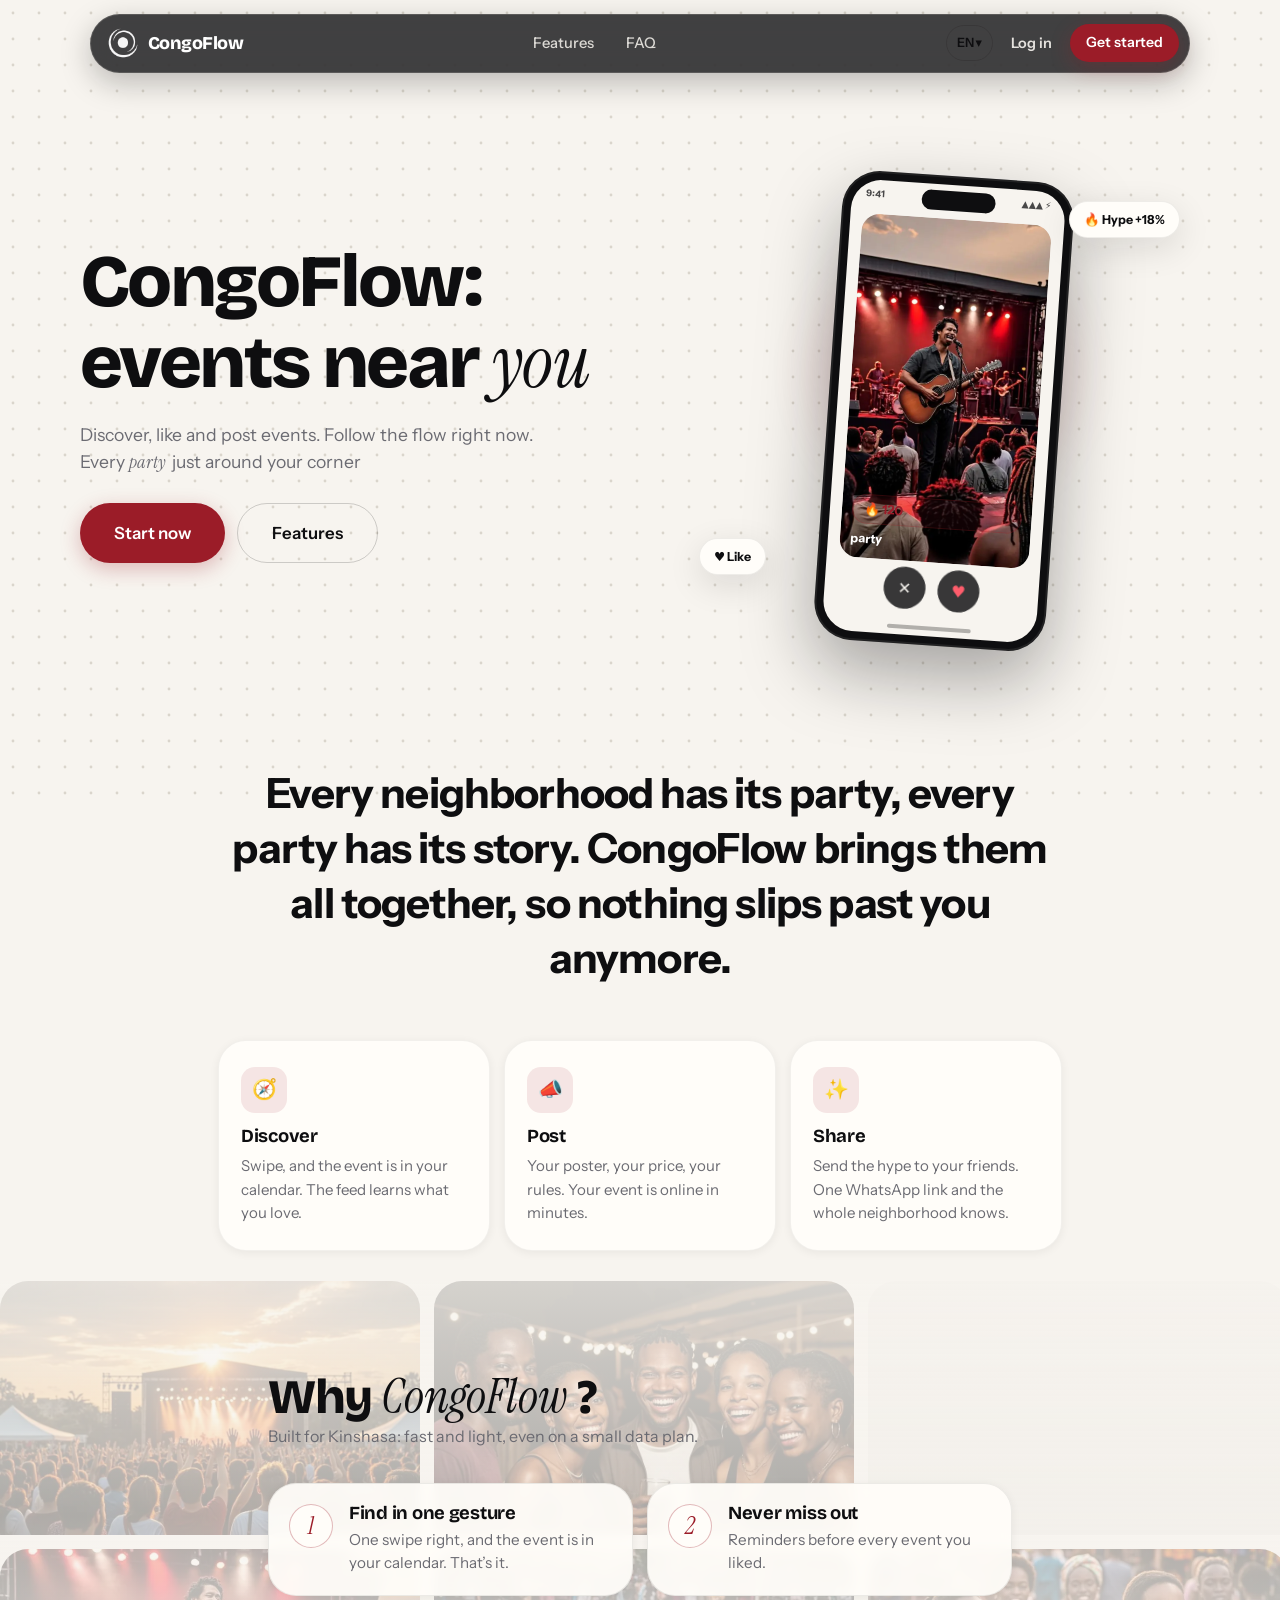
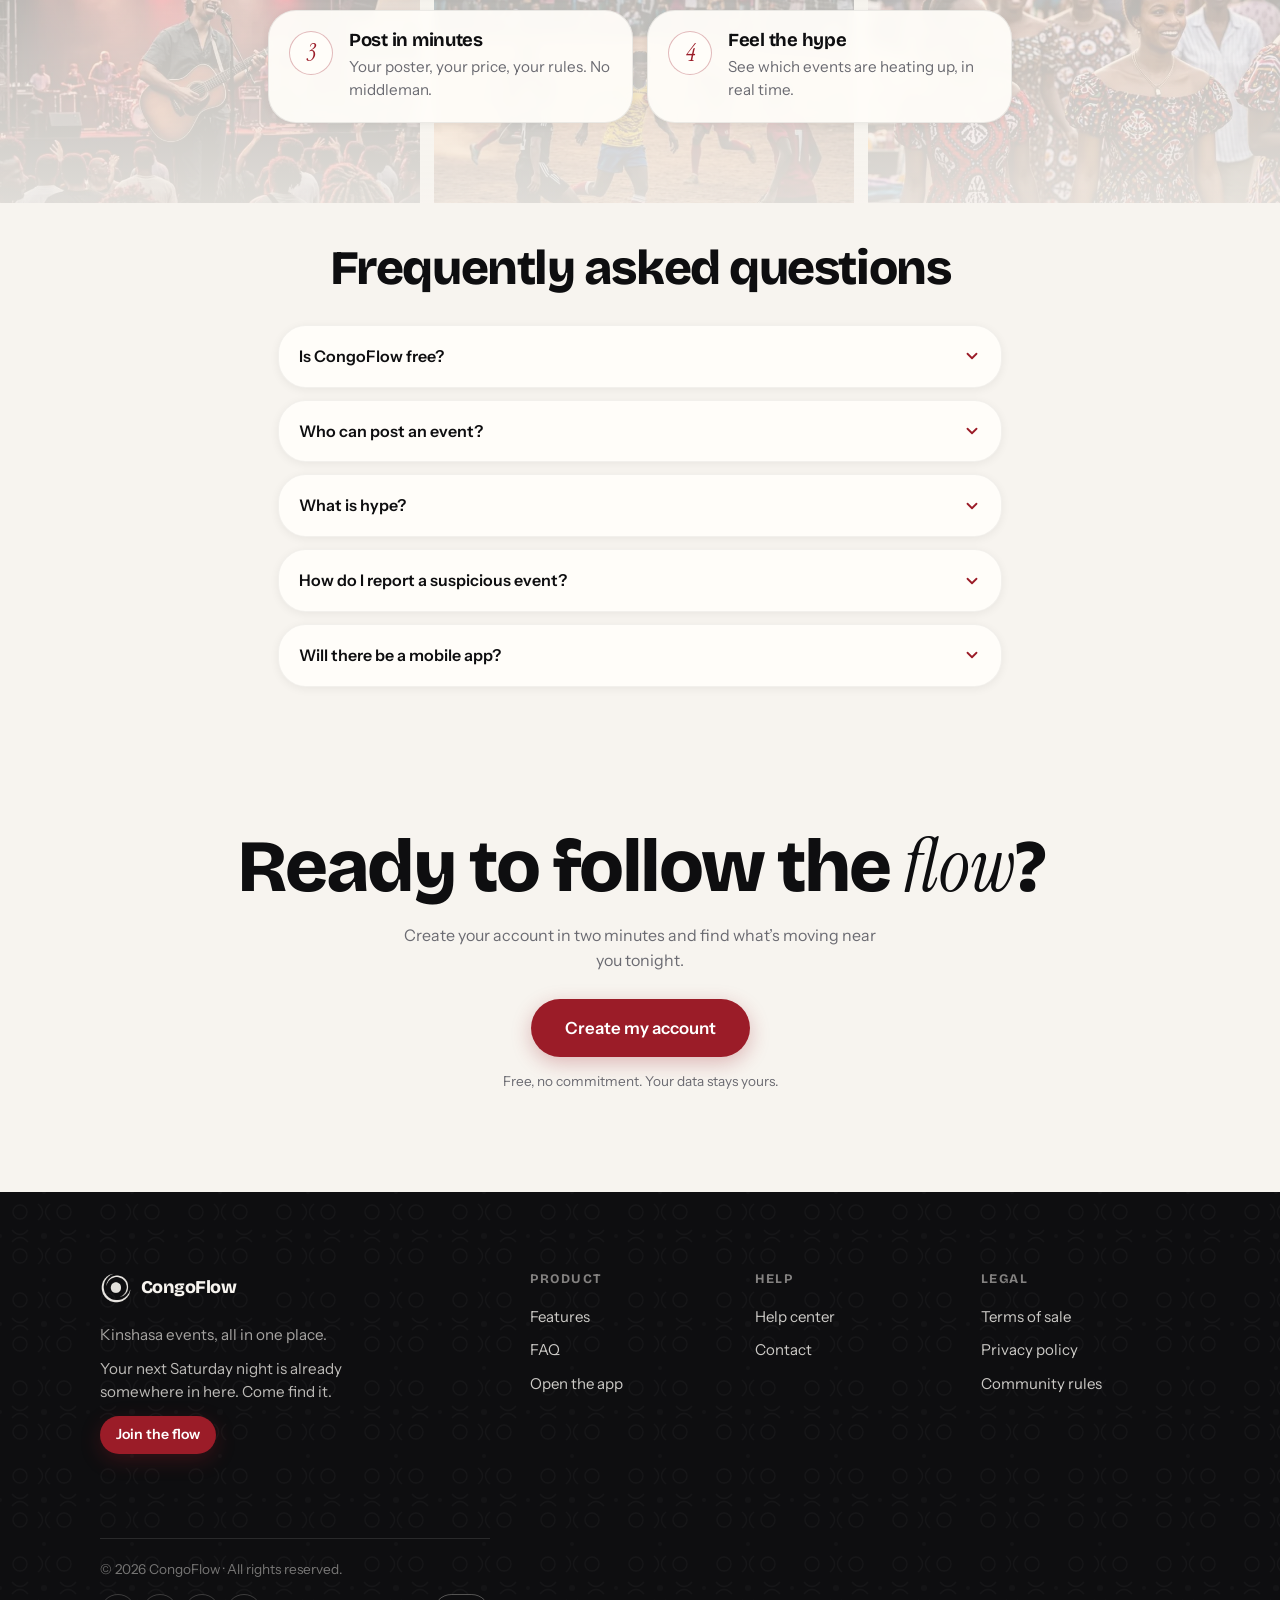
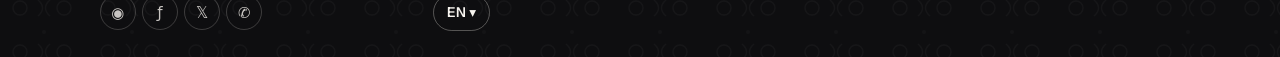
==== download/congoflow.html @ 6627ceb1 "CongoFlow v1.2 : app complète (fil swipe, stories 24h, hype, trilingue) + sources et build" ====
<!DOCTYPE html>
<html lang="fr">
<head>
<meta charset="UTF-8">
<meta name="viewport" content="width=device-width, initial-scale=1, viewport-fit=cover">
<meta name="theme-color" content="#9B1C28">
<meta name="description" content="CongoFlow — Découvre, aime et publie des événements à Kinshasa. RDC.">
<title>CongoFlow — Les événements près de chez toi</title>
<link rel="icon" href="[data-uri]">
<style>
@font-face{font-family:'Bricolage Grotesque';font-weight:400;font-style:normal;src:url([data-uri]) format('woff2');font-display:swap;}@font-face{font-family:'Bricolage Grotesque';font-weight:500;font-style:normal;src:url([data-uri]) format('woff2');font-display:swap;}@font-face{font-family:'Bricolage Grotesque';font-weight:600;font-style:normal;src:url([data-uri]) format('woff2');font-display:swap;}@font-face{font-family:'Bricolage Grotesque';font-weight:700;font-style:normal;src:url([data-uri]) format('woff2');font-display:swap;}@font-face{font-family:'Bricolage Grotesque';font-weight:800;font-style:normal;src:url([data-uri]) format('woff2');font-display:swap;}@font-face{font-family:'Instrument Sans';font-weight:400;font-style:normal;src:url([data-uri]) format('woff2');font-display:swap;}@font-face{font-family:'Instrument Sans';font-weight:500;font-style:normal;src:url([data-uri]) format('woff2');font-display:swap;}@font-face{font-family:'Instrument Sans';font-weight:600;font-style:normal;src:url([data-uri]) format('woff2');font-display:swap;}@font-face{font-family:'Instrument Sans';font-weight:700;font-style:normal;src:url([data-uri]) format('woff2');font-display:swap;}@font-face{font-family:'Spline Sans Mono';font-weight:400;font-style:normal;src:url([data-uri]) format('woff2');font-display:swap;}@font-face{font-family:'Spline Sans Mono';font-weight:500;font-style:normal;src:url([data-uri]) format('woff2');font-display:swap;}@font-face{font-family:'Instrument Serif';font-weight:400;font-style:italic;src:url([data-uri]) format('woff2');font-display:swap;}
/* ============================================================
   CongoFlow — Thème, composants et système d'animation
   Mobile first. Une seule courbe de mouvement : --cf-ease.
   ============================================================ */

:root {
  /* Couleurs */
  --bg: #F7F4EF;
  --red: #9B1C28;
  --red-hover: #7A1520;
  --ink: #0E0E10;
  --gray: #6B6B72;
  --dot: #DAD5CC;
  --ok: #2E7D5B;
  --err: #B3261E;
  --card: #FFFDF9;

  /* Typographie — copiée de trendsaas.ai :
     Bricolage Grotesque (titres), Instrument Sans (texte), Spline Sans Mono (labels) */
  --sans: 'Instrument Sans', system-ui, -apple-system, 'Segoe UI', sans-serif;
  --display: 'Bricolage Grotesque', 'Instrument Sans', sans-serif;
  --mono: 'Spline Sans Mono', ui-monospace, monospace;
  --serif: 'Instrument Serif', Georgia, serif;

  /* Formes */
  --r-lg: 28px;
  --r-md: 18px;
  --r-sm: 12px;
  --r-pill: 999px;

  /* Mouvement — une seule courbe partagée (départ rapide, fin douce) */
  --cf-ease: cubic-bezier(.22, 1, .36, 1);
  --t-fast: 150ms;
  --t-med: 260ms;
  --t-slow: 400ms;

  /* Ombres */
  --sh-1: 0 2px 10px rgba(14,14,16,.06);
  --sh-2: 0 10px 34px rgba(14,14,16,.12);
  --sh-3: 0 24px 60px rgba(14,14,16,.18);

  /* Graine de fond (SVG inline, très discret) */
  --grain: url("data:image/svg+xml,%3Csvg xmlns='http://www.w3.org/2000/svg' width='120' height='120'%3E%3Cfilter id='n'%3E%3CfeTurbulence type='fractalNoise' baseFrequency='.85' numOctaves='2' stitchTiles='stitch'/%3E%3CfeColorMatrix values='0 0 0 0 0 0 0 0 0 0 0 0 0 0 0 0 0 0 .05 0'/%3E%3C/filter%3E%3Crect width='120' height='120' filter='url(%23n)'/%3E%3C/svg%3E");

  /* Motif wax (SVG inline, rouge sombre sur transparent) */
  --wax: url("data:image/svg+xml,%3Csvg xmlns='http://www.w3.org/2000/svg' width='88' height='88' viewBox='0 0 88 88'%3E%3Cg fill='none' stroke='%239B1C28' stroke-opacity='.16' stroke-width='1.4'%3E%3Ccircle cx='20' cy='20' r='7'/%3E%3Ccircle cx='64' cy='20' r='7'/%3E%3Ccircle cx='20' cy='64' r='7'/%3E%3Ccircle cx='64' cy='64' r='7'/%3E%3Cpath d='M38 12c6 5 6 11 0 16M50 12c-6 5-6 11 0 16M38 56c6 5 6 11 0 16M50 56c-6 5-6 11 0 16M12 38c5 6 11 6 16 0M12 50c5-6 11-6 16 0M60 38c5 6 11 6 16 0M60 50c5-6 11-6 16 0'/%3E%3C/g%3E%3Cg fill='%239B1C28' fill-opacity='.10'%3E%3Ccircle cx='44' cy='44' r='3'/%3E%3Ccircle cx='0' cy='44' r='2'/%3E%3Ccircle cx='88' cy='44' r='2'/%3E%3Ccircle cx='44' cy='0' r='2'/%3E%3Ccircle cx='44' cy='88' r='2'/%3E%3C/g%3E%3C/svg%3E");

  --wax-light: url("data:image/svg+xml,%3Csvg xmlns='http://www.w3.org/2000/svg' width='88' height='88' viewBox='0 0 88 88'%3E%3Cg fill='none' stroke='%23F7F4EF' stroke-opacity='.07' stroke-width='1.4'%3E%3Ccircle cx='20' cy='20' r='7'/%3E%3Ccircle cx='64' cy='20' r='7'/%3E%3Ccircle cx='20' cy='64' r='7'/%3E%3Ccircle cx='64' cy='64' r='7'/%3E%3Cpath d='M38 12c6 5 6 11 0 16M50 12c-6 5-6 11 0 16M38 56c6 5 6 11 0 16M50 56c-6 5-6 11 0 16M12 38c5 6 11 6 16 0M12 50c5-6 11-6 16 0M60 38c5 6 11 6 16 0M60 50c5-6 11-6 16 0'/%3E%3C/g%3E%3Cg fill='%23F7F4EF' fill-opacity='.05'%3E%3Ccircle cx='44' cy='44' r='3'/%3E%3Ccircle cx='0' cy='44' r='2'/%3E%3Ccircle cx='88' cy='44' r='2'/%3E%3Ccircle cx='44' cy='0' r='2'/%3E%3Ccircle cx='44' cy='88' r='2'/%3E%3C/g%3E%3C/svg%3E");
}

* { box-sizing: border-box; margin: 0; padding: 0; -webkit-tap-highlight-color: transparent; }
html { scroll-behavior: smooth; }
body {
  font-family: var(--sans);
  background: var(--bg);
  color: var(--ink);
  line-height: 1.55;
  min-height: 100vh;
  overflow-x: hidden;
  -webkit-font-smoothing: antialiased;
}
img { max-width: 100%; display: block; }
button { font: inherit; color: inherit; background: none; border: 0; cursor: pointer; }
input, select, textarea { font: inherit; color: inherit; }
a { color: inherit; text-decoration: none; }
ul, ol { list-style: none; }
::selection { background: rgba(155,28,40,.18); }

:focus-visible { outline: 2.5px solid var(--red); outline-offset: 2px; border-radius: 6px; }

/* ——— Accessibilité : masquage visuel ——— */
.sr { position: absolute; width: 1px; height: 1px; overflow: hidden; clip: rect(0 0 0 0); white-space: nowrap; }

/* ——— Typo ——— */
h1, h2, h3, h4 { line-height: 1.08; letter-spacing: -.025em; font-weight: 700; font-family: var(--display); }
.serif-accent { font-family: var(--serif); font-style: italic; font-weight: 400; letter-spacing: 0; }
.t-display { font-family: var(--display); font-size: clamp(2.2rem, 7.2vw, 4.6rem); font-weight: 800; letter-spacing: -.035em; }
.t-h2 { font-family: var(--display); font-size: clamp(1.7rem, 5vw, 3rem); font-weight: 800; letter-spacing: -.03em; }
.t-h3 { font-family: var(--display); font-size: 1.15rem; font-weight: 700; letter-spacing: -.015em; }
.t-body { color: var(--gray); font-size: 1rem; }
.t-small { font-size: .85rem; color: var(--gray); }
.mono-label { font-family: var(--mono); font-size: .72rem; font-weight: 500; letter-spacing: .14em; text-transform: uppercase; color: var(--gray); }

/* ——— Boutons ——— */
.btn {
  display: inline-flex; align-items: center; justify-content: center; gap: 8px;
  border-radius: var(--r-pill); padding: 13px 26px; font-weight: 600; font-size: .98rem;
  transition: transform var(--t-fast) var(--cf-ease), background var(--t-fast), box-shadow var(--t-med), color var(--t-fast);
  will-change: transform; user-select: none; white-space: nowrap;
}
.btn:active { transform: scale(.96); }
.btn-primary { background: var(--red); color: #fff; box-shadow: 0 6px 20px rgba(155,28,40,.28); }
.btn-primary:hover { background: var(--red-hover); }
.btn-dark { background: var(--ink); color: var(--bg); }
.btn-dark:hover { background: #26262b; }
.btn-ghost { border: 1.5px solid rgba(14,14,16,.18); color: var(--ink); background: transparent; }
.btn-ghost:hover { border-color: var(--ink); }
.btn-ghost-light { border: 1.5px solid rgba(247,244,239,.35); color: var(--bg); }
.btn-ghost-light:hover { border-color: var(--bg); }
.btn-sm { padding: 8px 16px; font-size: .88rem; }
.btn-lg { padding: 16px 34px; font-size: 1.05rem; }
.btn-block { width: 100%; }
.btn[disabled] { opacity: .5; pointer-events: none; }

/* Bouton magnétique : translation douce au survol (desktop) */
@media (hover:hover) {
  .btn-magnet { transition: transform 200ms var(--cf-ease), background var(--t-fast), box-shadow var(--t-med); }
}

/* ——— Champs ——— */
.field { position: relative; }
.field label { display: block; font-size: .85rem; font-weight: 600; margin: 14px 0 6px; }
.field input, .field select, .field textarea {
  width: 100%; border: 1.5px solid rgba(14,14,16,.14); border-radius: var(--r-md);
  background: var(--card); padding: 13px 16px; font-size: .98rem;
  transition: border-color var(--t-fast), box-shadow var(--t-fast);
}
.field textarea { resize: vertical; min-height: 96px; }
.field input:focus, .field select:focus, .field textarea:focus {
  outline: none; border-color: var(--red); box-shadow: 0 0 0 3px rgba(155,28,40,.12);
}
.field.invalid input, .field.invalid select, .field.invalid textarea { border-color: var(--err); }
.field-msg {
  max-height: 0; overflow: hidden; opacity: 0; transform: translateY(-4px);
  transition: max-height var(--t-med) var(--cf-ease), opacity var(--t-med), transform var(--t-med) var(--cf-ease);
  color: var(--err); font-size: .83rem; display: flex; align-items: center; gap: 6px; margin-top: 4px;
}
.field-msg.show { max-height: 60px; opacity: 1; transform: translateY(0); }

/* Tremblement champ invalide */
@keyframes cf-shake {
  0%, 100% { transform: translateX(0); }
  20% { transform: translateX(-7px); } 40% { transform: translateX(6px); }
  60% { transform: translateX(-4px); } 80% { transform: translateX(3px); }
}
.cf-shake { animation: cf-shake 320ms var(--cf-ease); }

/* Carte de connexion qui vibre (mot de passe incorrect) */
@keyframes cf-vibrate {
  0%, 100% { transform: translateX(0); }
  25% { transform: translateX(-10px); } 50% { transform: translateX(9px); } 75% { transform: translateX(-5px); }
}
.cf-vibrate { animation: cf-vibrate 420ms var(--cf-ease); }

/* ——— Interrupteurs ——— */
.switch { position: relative; width: 46px; height: 27px; flex-shrink: 0; }
.switch input { position: absolute; opacity: 0; width: 100%; height: 100%; cursor: pointer; z-index: 1; margin: 0; }
.switch .track {
  position: absolute; inset: 0; border-radius: var(--r-pill); background: rgba(14,14,16,.16);
  transition: background var(--t-med) var(--cf-ease);
}
.switch .thumb {
  position: absolute; top: 3px; left: 3px; width: 21px; height: 21px; border-radius: 50%;
  background: #fff; box-shadow: 0 1px 4px rgba(0,0,0,.25);
  transition: transform var(--t-med) var(--cf-ease);
}
.switch input:checked ~ .track { background: var(--red); }
.switch input:checked ~ .thumb { transform: translateX(19px); }
.switch input:focus-visible ~ .track { outline: 2.5px solid var(--red); outline-offset: 2px; }

/* ——— Cartes ——— */
.card {
  background: var(--card); border-radius: var(--r-lg); box-shadow: var(--sh-1);
  border: 1px solid rgba(14,14,16,.05);
}

/* ——— Badges ——— */
.badge-hype {
  display: inline-flex; align-items: center; gap: 5px;
  background: rgba(155,28,40,.1); color: var(--red); border: 1px solid rgba(155,28,40,.22);
  border-radius: var(--r-pill); padding: 4px 11px; font-weight: 700; font-size: .8rem;
}
.badge-hype.flame-on { animation: flame-pop 600ms var(--cf-ease); }
@keyframes flame-pop {
  0% { transform: scale(1); } 45% { transform: scale(1.3); filter: drop-shadow(0 0 10px rgba(155,28,40,.55)); }
  100% { transform: scale(1); }
}
.badge-verified {
  display: inline-flex; align-items: center; gap: 4px; color: var(--ok); font-size: .78rem; font-weight: 600;
}
.tag-chip {
  display: inline-flex; align-items: center; gap: 5px; background: rgba(14,14,16,.06);
  border-radius: var(--r-pill); padding: 5px 12px; font-size: .84rem; font-weight: 600; color: var(--ink);
  transition: background var(--t-fast), transform var(--t-fast) var(--cf-ease);
}
.tag-chip:hover { background: rgba(155,28,40,.1); color: var(--red); }
button.tag-chip:active { transform: scale(.94); }

/* ——— Apparitions au scroll : flou → net ——— */
.reveal { opacity: 0; filter: blur(6px); transform: translateY(18px); }
.reveal.in {
  opacity: 1; filter: blur(0); transform: none;
  transition: opacity var(--t-slow) var(--cf-ease), filter var(--t-slow) var(--cf-ease), transform var(--t-slow) var(--cf-ease);
}
/* Listes : arrivée décalée */
.stagger > * { opacity: 0; transform: translateY(14px); }
.stagger.in > * { opacity: 1; transform: none; transition: opacity 300ms var(--cf-ease), transform 300ms var(--cf-ease); }
.stagger.in > *:nth-child(1) { transition-delay: 0ms; }
.stagger.in > *:nth-child(2) { transition-delay: 60ms; }
.stagger.in > *:nth-child(3) { transition-delay: 120ms; }
.stagger.in > *:nth-child(4) { transition-delay: 180ms; }
.stagger.in > *:nth-child(5) { transition-delay: 240ms; }
.stagger.in > *:nth-child(6) { transition-delay: 300ms; }
.stagger.in > *:nth-child(7) { transition-delay: 360ms; }
.stagger.in > *:nth-child(8) { transition-delay: 420ms; }

/* ——— Squelettes de chargement (reflet qui glisse) ——— */
.skel {
  position: relative; overflow: hidden; background: rgba(14,14,16,.07); border-radius: var(--r-sm);
}
.skel::after {
  content: ''; position: absolute; inset: 0;
  background: linear-gradient(100deg, transparent 20%, rgba(247,244,239,.75) 50%, transparent 80%);
  transform: translateX(-100%); animation: cf-shimmer 1.4s infinite;
}
@keyframes cf-shimmer { to { transform: translateX(100%); } }

/* ——— Images : flou puis net ——— */
.img-prog { filter: blur(14px); transform: scale(1.04); }
.img-prog.loaded { filter: none; transform: none; transition: filter var(--t-slow) var(--cf-ease), transform var(--t-slow) var(--cf-ease); }

/* ——— Fond : grille de points interactive (landing / hero uniquement, positionné en JS) ——— */
.dots-bg { position: absolute; pointer-events: none; z-index: 0; inset: auto; }

/* ——— Fenêtres : tiroir bas mobile / fondu desktop ——— */
.sheet-backdrop {
  position: fixed; inset: 0; background: rgba(14,14,16,.45); z-index: 90;
  opacity: 0; transition: opacity var(--t-med) var(--cf-ease); backdrop-filter: blur(2px);
}
.sheet-backdrop.show { opacity: 1; }
.sheet {
  position: fixed; z-index: 95; background: var(--card);
  border-radius: var(--r-lg) var(--r-lg) 0 0; box-shadow: var(--sh-3);
  left: 0; right: 0; bottom: 0; max-height: 88vh; overflow-y: auto; padding: 14px 18px 30px;
  transform: translateY(103%); transition: transform var(--t-slow) var(--cf-ease);
}
.sheet.show { transform: translateY(0); }
.sheet-grip { width: 44px; height: 5px; border-radius: 3px; background: rgba(14,14,16,.15); margin: 0 auto 14px; }
@media (min-width: 900px) {
  .sheet {
    left: 50%; right: auto; bottom: auto; top: 50%; width: min(560px, 92vw);
    border-radius: var(--r-lg); padding: 26px 30px;
    transform: translate(-50%, -46%) scale(.96); opacity: 0;
    transition: transform var(--t-med) var(--cf-ease), opacity var(--t-med);
  }
  .sheet.show { transform: translate(-50%, -50%) scale(1); opacity: 1; }
  .sheet-grip { display: none; }
}

/* ——— Toast ——— */
.toast {
  position: fixed; left: 50%; bottom: 24px; transform: translate(-50%, 20px);
  background: var(--ink); color: var(--bg); border-radius: var(--r-pill);
  padding: 11px 22px; font-size: .92rem; font-weight: 500; box-shadow: var(--sh-2);
  opacity: 0; pointer-events: none; z-index: 200;
  transition: opacity var(--t-med) var(--cf-ease), transform var(--t-med) var(--cf-ease);
  max-width: min(92vw, 480px); text-align: center;
}
.toast.show { opacity: 1; transform: translate(-50%, 0); }
.toast.ok { background: var(--ok); }
.toast.err { background: var(--err); }

/* ——— Bandeau réseau (descend du haut, remonte avec coche) ——— */
.netbanner {
  position: fixed; top: 0; left: 0; right: 0; z-index: 300;
  background: var(--ink); color: var(--bg); font-size: .9rem; font-weight: 500;
  padding: 10px 16px; display: flex; align-items: center; justify-content: center; gap: 8px;
  transform: translateY(-110%); transition: transform var(--t-slow) var(--cf-ease);
}
.netbanner.show { transform: translateY(0); }
.netbanner.ok { background: var(--ok); }
.netbanner .nb-dot { width: 8px; height: 8px; border-radius: 50%; background: var(--err); flex-shrink: 0; }
.netbanner.ok .nb-dot { background: var(--bg); }

/* ——— Sélecteur de langue ——— */
.lang-menu { position: relative; }
.lang-btn {
  display: inline-flex; align-items: center; gap: 6px; border-radius: var(--r-pill);
  padding: 7px 13px; font-size: .85rem; font-weight: 600; color: var(--ink);
  transition: background var(--t-fast), color var(--t-fast), border-color var(--t-fast);
  border: 1.5px solid rgba(14,14,16,.16); background: transparent;
}
.lang-menu.on .lang-btn, .lang-btn:hover { background: rgba(14,14,16,.06); }
.lang-menu.on-dark .lang-btn { color: var(--bg); border-color: rgba(247,244,239,.3); }
.lang-menu.on-dark .lang-btn:hover, .lang-menu.on-dark.on .lang-btn { background: rgba(247,244,239,.12); }
.lang-pop {
  position: absolute; top: calc(100% + 8px); right: 0; min-width: 150px; z-index: 120;
  background: var(--card); border-radius: var(--r-md); box-shadow: var(--sh-2); padding: 6px;
  opacity: 0; transform: translateY(-6px) scale(.97); pointer-events: none;
  transition: opacity var(--t-fast) var(--cf-ease), transform var(--t-fast) var(--cf-ease);
}
.lang-pop.show { opacity: 1; transform: none; pointer-events: auto; }
.lang-pop button {
  display: flex; align-items: center; justify-content: space-between; gap: 10px; width: 100%;
  padding: 9px 12px; border-radius: 10px; font-size: .9rem; font-weight: 500; text-align: left;
  transition: background var(--t-fast);
}
.lang-pop button:hover { background: rgba(14,14,16,.05); }
.lang-pop button.cur { color: var(--red); font-weight: 700; }

/* ——— Fondu texte au changement de langue ——— */
.lang-fading { animation: lang-fade 260ms var(--cf-ease); }
@keyframes lang-fade { from { opacity: 0; } to { opacity: 1; } }

/* ——— Onglets coulissants (Activité / Mes événements) ——— */
.tabs { position: relative; display: flex; background: rgba(14,14,16,.06); border-radius: var(--r-pill); padding: 4px; }
.tabs button {
  flex: 1; padding: 9px 4px; border-radius: var(--r-pill); font-size: .84rem; font-weight: 600; color: var(--gray);
  transition: color var(--t-fast); position: relative; z-index: 1; white-space: nowrap; min-width: 0;
}
.tabs button.on { color: var(--ink); }
.tabs .tab-ink {
  position: absolute; top: 4px; bottom: 4px; left: 4px; width: calc(50% - 4px);
  background: var(--card); border-radius: var(--r-pill); box-shadow: var(--sh-1);
  transition: transform var(--t-med) var(--cf-ease); z-index: 0;
}
.tabs.two .tab-ink { width: calc(50% - 4px); }
.tabs.three .tab-ink { width: calc(33.333% - 3px); }

/* ——— Coche qui se dessine ——— */
.check-draw { stroke-dasharray: 30; stroke-dashoffset: 30; }
.check-draw.play { animation: check-draw 450ms 120ms var(--cf-ease) forwards; }
@keyframes check-draw { to { stroke-dashoffset: 0; } }

/* ——— Spinner connexion (bouton) ——— */
.btn-spinner {
  width: 18px; height: 18px; border-radius: 50%; flex-shrink: 0;
  border: 2.5px solid rgba(255,255,255,.35); border-top-color: #fff;
  animation: spin 700ms linear infinite;
}
@keyframes spin { to { transform: rotate(360deg); } }

/* ——— Cœur like : grossit puis rebondit ——— */
@keyframes heart-pop {
  0% { transform: scale(1); } 35% { transform: scale(1.45); } 60% { transform: scale(.9); } 100% { transform: scale(1); }
}
.heart-pop { animation: heart-pop 480ms var(--cf-ease); }

/* ——— Notification : point rouge qui pulse une fois ——— */
@keyframes dot-pulse {
  0% { box-shadow: 0 0 0 0 rgba(155,28,40,.55); }
  70% { box-shadow: 0 0 0 9px rgba(155,28,40,0); }
  100% { box-shadow: 0 0 0 0 rgba(155,28,40,0); }
}
.notif-dot { width: 9px; height: 9px; border-radius: 50%; background: var(--red); }
.notif-dot.pulse { animation: dot-pulse 900ms var(--cf-ease) 1; }

/* ——— Confettis (publication) ——— */
.confetti-piece { position: fixed; top: -14px; z-index: 400; pointer-events: none; border-radius: 2px; }
@keyframes confetti-fall {
  0% { transform: translateY(0) rotate(0); opacity: 1; }
  100% { transform: translateY(105vh) rotate(720deg); opacity: 0; }
}

/* ——— Carte 404 : tombe et rebondit ——— */
@keyframes card-drop {
  0% { transform: translateY(-90px) rotate(-14deg); opacity: 0; }
  55% { transform: translateY(0) rotate(3deg); opacity: 1; }
  72% { transform: translateY(-22px) rotate(-2deg); }
  86% { transform: translateY(0) rotate(1deg); }
  94% { transform: translateY(-7px) rotate(0); }
  100% { transform: translateY(0) rotate(0); }
}
.card-drop { animation: card-drop 900ms var(--cf-ease) both; }

/* ——— Machine à écrire (hero) ——— */
.typewriter-cursor { display: inline-block; width: 2px; background: var(--red); animation: blink 800ms steps(1) infinite; }
@keyframes blink { 50% { opacity: 0; } }

/* ——— Écran de démarrage (splash) ——— */
#splash {
  position: fixed; inset: 0; z-index: 500; background: var(--bg);
  display: flex; align-items: center; justify-content: center; flex-direction: column; gap: 18px;
  transition: opacity 450ms var(--cf-ease), visibility 450ms;
}
#splash.hide { opacity: 0; visibility: hidden; }
@keyframes logo-pulse {
  0%, 100% { transform: scale(1); opacity: .9; }
  50% { transform: scale(1.06); opacity: 1; }
}
#splash .splash-logo { animation: logo-pulse 2s ease-in-out infinite; }

/* ——— PWA : bouton d'installation ——— */
.install-tip {
  display: flex; align-items: center; gap: 12px; background: var(--card); border: 1px solid rgba(14,14,16,.08);
  border-radius: var(--r-md); padding: 12px 14px; box-shadow: var(--sh-1); max-width: 420px;
}

/* ——— Réduire les animations ——— */
@media (prefers-reduced-motion: reduce) {
  *, *::before, *::after {
    animation-duration: .01ms !important; animation-iteration-count: 1 !important;
    transition-duration: .01ms !important; scroll-behavior: auto !important;
  }
  .reveal, .stagger > * { opacity: 1 !important; filter: none !important; transform: none !important; }
  .skel::after { animation: none !important; }
}

/* ——— Scrollbars discrètes ——— */
::-webkit-scrollbar { width: 10px; height: 10px; }
::-webkit-scrollbar-thumb { background: rgba(14,14,16,.18); border-radius: 5px; border: 2px solid var(--bg); }

/* ——— utilitaires ——— */
.hidden { display: none !important; }
.flex { display: flex; }
.gap-8 { gap: 8px; } .gap-12 { gap: 12px; } .gap-16 { gap: 16px; }
.ai-c { align-items: center; } .jc-b { justify-content: space-between; } .jc-c { justify-content: center; }
.wrap { flex-wrap: wrap; }
.mt-8 { margin-top: 8px; } .mt-12 { margin-top: 12px; } .mt-16 { margin-top: 16px; } .mt-24 { margin-top: 24px; }
.mb-8 { margin-bottom: 8px; } .mb-16 { margin-bottom: 16px; } .mb-24 { margin-bottom: 24px; }
.gray { color: var(--gray); }
.small { font-size: .85rem; }
.center { text-align: center; }

/* ============================================================
   CongoFlow — Landing page (mobile first)
   ============================================================ */

.landing { position: relative; z-index: 1; }

/* ——— Nav pilule flottante ——— */
.lnav {
  position: fixed; top: 14px; left: 50%; transform: translateX(-50%) translateY(-90px);
  width: min(1100px, calc(100vw - 24px)); z-index: 80;
  display: flex; align-items: center; justify-content: space-between; gap: 10px;
  background: rgba(14,14,16,.78); backdrop-filter: blur(14px); -webkit-backdrop-filter: blur(14px);
  border: 1px solid rgba(247,244,239,.14); border-radius: 999px;
  padding: 9px 10px 9px 16px; box-shadow: 0 10px 30px rgba(14,14,16,.25);
  max-width: 100vw;
}
.lnav.in { animation: lnav-drop 700ms cubic-bezier(.22,1,.36,1) forwards; }
@keyframes lnav-drop {
  0% { transform: translateX(-50%) translateY(-90px); }
  78% { transform: translateX(-50%) translateY(5px); }
  100% { transform: translateX(-50%) translateY(0); }
}
.lnav-logo { display: flex; align-items: center; filter: brightness(0) invert(1); }
.lnav-links { display: none; gap: 4px; }
.lnav-links a {
  color: rgba(247,244,239,.85); font-size: .92rem; font-weight: 500; padding: 8px 14px; border-radius: 999px;
  transition: background var(--t-fast), color var(--t-fast);
}
.lnav-links a:hover { background: rgba(247,244,239,.12); color: #fff; }
.lnav-actions { display: flex; align-items: center; gap: 8px; min-width: 0; }
.lnav-actions .lang-btn { padding: 7px 10px; font-size: .8rem; }
.lnav-login { color: rgba(247,244,239,.9); font-size: .9rem; font-weight: 600; padding: 8px 10px; }
.lnav-login:hover { color: #fff; }
.lnav-burger { display: flex; flex-direction: column; gap: 5px; padding: 10px; margin: -4px -4px -4px 0; width: 40px; height: 40px; align-items: center; justify-content: center; }
.lnav-burger span { width: 19px; height: 2px; background: var(--bg); border-radius: 2px; transition: transform var(--t-med) var(--cf-ease), opacity var(--t-fast); }
.lnav-burger.open span:nth-child(1) { transform: translateY(3.5px) rotate(45deg); }
.lnav-burger.open span:nth-child(2) { transform: translateY(-3.5px) rotate(-45deg); }
.lnav-drawer {
  position: fixed; top: 76px; left: 12px; right: 12px; z-index: 79;
  background: rgba(14,14,16,.92); backdrop-filter: blur(16px);
  border: 1px solid rgba(247,244,239,.12); border-radius: 24px; padding: 10px;
  display: flex; flex-direction: column; gap: 2px;
  opacity: 0; transform: translateY(-12px) scale(.98); pointer-events: none;
  transition: opacity var(--t-med) var(--cf-ease), transform var(--t-med) var(--cf-ease);
}
.lnav-drawer.show { opacity: 1; transform: none; pointer-events: auto; }
.lnav-drawer a { color: var(--bg); padding: 13px 16px; border-radius: 16px; font-weight: 600; }
.lnav-drawer a:hover { background: rgba(247,244,239,.1); }
.lnav-drawer .btn { margin: 8px 6px 4px; }

@media (min-width: 860px) {
  .lnav-links { display: flex; }
  .lnav-burger, .lnav-drawer { display: none; }
  .lnav-login { display: block; }
}
@media (max-width: 480px) {
  .lnav-login { display: none; }
  .lnav-actions .btn { display: none; }
}

/* ——— Hero ——— */
.hero { padding: 130px 18px 40px; position: relative; }
.hero-inner { max-width: 1120px; margin: 0 auto; display: grid; gap: 44px; }
@media (min-width: 940px) {
  .hero { padding-top: 150px; }
  .hero-inner { grid-template-columns: 1.05fr .95fr; align-items: center; }
}
.hero-sub { font-size: 1.1rem; margin-top: 18px; max-width: 480px; }
.hero-ctas { display: flex; gap: 12px; margin-top: 26px; flex-wrap: wrap; }

/* Téléphone */
.hero-phone-zone { position: relative; display: flex; justify-content: center; padding: 26px 0 10px; }
.hero-glow {
  position: absolute; top: 44%; left: 50%; width: 340px; height: 340px; transform: translate(-50%, -50%);
  background: radial-gradient(circle, rgba(155,28,40,.32), transparent 65%);
  filter: blur(14px); z-index: 0; pointer-events: none;
}
.hero-phone {
  position: relative; z-index: 1; width: 232px; height: 470px;
  background: var(--ink); border-radius: 38px; padding: 9px;
  box-shadow: 0 30px 70px rgba(14,14,16,.35), inset 0 0 0 2px rgba(247,244,239,.08);
  transform: rotate(4deg);
  animation: phone-float 5.5s ease-in-out infinite;
}
@keyframes phone-float { 0%,100% { translate: 0 0; } 50% { translate: 0 -13px; } }
.hero-phone.demo-swipe .ph-card.on { animation: demo-card-out 1s cubic-bezier(.22,1,.36,1); }
@keyframes demo-card-out { to { transform: translateX(130%) rotate(14deg); opacity: 0; } }
.phone-notch { position: absolute; top: 15px; left: 50%; transform: translateX(-50%); width: 74px; height: 20px; background: var(--ink); border-radius: 10px; z-index: 5; }
.phone-screen { position: relative; width: 100%; height: 100%; border-radius: 30px; overflow: hidden; background: var(--bg); }
.ph-status { position: absolute; top: 7px; left: 14px; right: 14px; display: flex; justify-content: space-between; font-size: .58rem; font-weight: 700; color: rgba(14,14,16,.75); z-index: 4; }
.ph-card-stack { position: absolute; inset: 34px 12px 74px; }
.ph-card { position: absolute; inset: 0; opacity: 0; transition: opacity 700ms var(--cf-ease); }
.ph-card.on { opacity: 1; }
.ph-card img { width: 100%; height: 100%; object-fit: cover; border-radius: 18px; }
.ph-card-cap { position: absolute; left: 10px; right: 10px; bottom: 10px; display: flex; flex-direction: column; gap: 5px; }
.ph-card-cap strong { color: #fff; font-size: .78rem; text-shadow: 0 2px 8px rgba(0,0,0,.6); }
.ph-actions { position: absolute; bottom: 26px; left: 0; right: 0; display: flex; justify-content: center; gap: 12px; }
.pha {
  width: 42px; height: 42px; border-radius: 50%; background: rgba(14,14,16,.82); color: var(--bg);
  font-size: 1rem; display: flex; align-items: center; justify-content: center; backdrop-filter: blur(4px);
}
.pha-heart { color: #ff5d6c; }
.pha.beat { animation: heart-pop .55s var(--cf-ease); }
.ph-fly {
  position: absolute; top: 44px; left: 50%; transform: translate(-50%, 8px); opacity: 0;
  background: var(--red); color: #fff; font-size: .68rem; font-weight: 700; border-radius: 999px; padding: 5px 12px;
  display: flex; gap: 5px; align-items: center; transition: all .6s cubic-bezier(.22,1,.36,1); white-space: nowrap;
}
.ph-fly.go { opacity: 1; transform: translate(-50%, -14px); }
.ph-homebar { position: absolute; bottom: 6px; left: 50%; transform: translateX(-50%); width: 84px; height: 4px; border-radius: 2px; background: rgba(14,14,16,.3); }
.hero-chip {
  position: absolute; background: var(--card); border: 1px solid rgba(14,14,16,.07); box-shadow: var(--sh-2);
  border-radius: 999px; padding: 8px 14px; font-size: .78rem; font-weight: 700; z-index: 2;
  animation: chip-float 4.5s ease-in-out infinite;
}
.hc1 { top: 10%; right: 4%; animation-delay: .8s; }
.hc2 { bottom: 16%; left: 2%; }
@keyframes chip-float { 0%,100% { translate: 0 0; } 50% { translate: 0 -8px; } }

/* ——— Manifeste ——— */
.manifesto { padding: 70px 18px 30px; max-width: 880px; margin: 0 auto; }
.manifesto-text { font-size: clamp(1.5rem, 4.6vw, 2.6rem); font-weight: 700; line-height: 1.32; letter-spacing: -.02em; text-align: center; }
.mw { color: rgba(14,14,16,.16); transition: color 500ms var(--cf-ease); }
.mw.lit { color: var(--ink); }
.pillars { display: grid; gap: 14px; margin-top: 54px; }
@media (min-width: 820px) { .pillars { grid-template-columns: repeat(3, 1fr); } }
.pillar { padding: 26px 22px; }
.pillar-ico {
  width: 46px; height: 46px; border-radius: 14px; background: rgba(155,28,40,.1);
  display: flex; align-items: center; justify-content: center; font-size: 1.25rem; margin-bottom: 14px;
}
.pillar .t-body { margin-top: 8px; font-size: .94rem; }

/* ——— Logo officiel (emblème + libellé) ——— */
.logo-lockup { display: inline-flex; align-items: center; gap: 9px; }
.logo-mark { width: auto; object-fit: contain; }
.logo-word {
  font-family: var(--display); font-weight: 800; font-size: 1.12rem; letter-spacing: -.03em; color: var(--ink);
}
.logo-word.cream { color: var(--bg); }
.lnav-logo .logo-word { color: var(--bg); }

/* ——— Pourquoi : images défilantes en ARRIÈRE-PLAN, contenu au-dessus ——— */
.why { position: relative; padding: 90px 0 80px; overflow: hidden; isolation: isolate; }
.marquee-band {
  position: absolute; inset: 0; z-index: -1;
  display: flex; flex-direction: column; justify-content: space-evenly; gap: 14px;
  pointer-events: none;
}
/* voile clair : le texte reste lisible par-dessus les images */
.why::after {
  content: ''; position: absolute; inset: 0; z-index: -1;
  background: linear-gradient(rgba(247,244,239,.86), rgba(247,244,239,.7) 45%, rgba(247,244,239,.9));
}
.why-content { position: relative; max-width: 780px; margin: 0 auto; padding: 0 18px; }
.benefits-row { display: grid; gap: 14px; margin-top: 34px; }
@media (min-width: 940px) { .benefits-row { grid-template-columns: repeat(2, 1fr); } }
.benefit {
  display: flex; gap: 16px; padding: 20px 20px; align-items: flex-start;
  background: rgba(255,253,249,.93); backdrop-filter: blur(6px); -webkit-backdrop-filter: blur(6px);
  border: 1px solid rgba(14,14,16,.08);
}
.benefit-num {
  font-family: var(--serif); font-style: italic; font-size: 1.5rem; color: var(--red); flex-shrink: 0;
  width: 44px; height: 44px; border-radius: 50%; border: 1.5px solid rgba(155,28,40,.3);
  display: flex; align-items: center; justify-content: center; background: var(--card);
}
.benefit .t-body { margin-top: 4px; font-size: .95rem; }

/* rangées du bandeau (fond plein écran) */
.mrow { overflow: hidden; width: 100%; }
.mtrack {
  display: flex; gap: 14px; width: max-content; will-change: transform;
  animation: m-scroll 46s linear infinite;
}
.mtrack.rev { animation-name: m-scroll-rev; animation-duration: 54s; }
.mcell {
  flex: 0 0 auto; width: min(44vw, 420px); aspect-ratio: 3/2; border-radius: var(--r-lg);
  overflow: hidden; background: rgba(14,14,16,.05);
}
.mcell img { width: 100%; height: 100%; object-fit: cover; }
@keyframes m-scroll { from { transform: translateX(0); } to { transform: translateX(-50%); } }
@keyframes m-scroll-rev { from { transform: translateX(-50%); } to { transform: translateX(0); } }
@media (prefers-reduced-motion: reduce) {
  .mtrack, .mtrack.rev { animation: none !important; }
  .mtrack.rev { transform: translateX(-50%); }
}

/* ——— FAQ ——— */
.faq { padding: 40px 18px 70px; max-width: 760px; margin: 0 auto; }
.faq-list { display: grid; gap: 12px; margin-top: 30px; }
.faq-item { overflow: hidden; }
.faq-q {
  width: 100%; display: flex; justify-content: space-between; align-items: center; gap: 14px;
  padding: 18px 20px; font-weight: 600; font-size: 1rem; text-align: left;
}
.faq-chev { transition: transform var(--t-med) var(--cf-ease); flex-shrink: 0; color: var(--red); }
.faq-item.open .faq-chev { transform: rotate(180deg); }
.faq-a { max-height: 0; overflow: hidden; transition: max-height var(--t-slow) var(--cf-ease); }
.faq-a p { padding: 0 20px 20px; }

/* ——— CTA finale ——— */
.cta-final { text-align: center; padding: 70px 18px 100px; position: relative; }
.cta-final .mono-label { display: block; margin-bottom: 14px; color: var(--red); }
.cta-sub { max-width: 480px; margin: 16px auto 0; }
.cta-btn { margin-top: 26px; }
.cta-note { margin-top: 14px; }

/* ——— Footer ——— */
.footer { background: var(--ink); color: var(--bg); position: relative; overflow: hidden; }
.footer::before { content: ''; position: absolute; inset: 0; background-image: var(--wax-light); opacity: .5; pointer-events: none; }
.footer-inner { position: relative; max-width: 1120px; margin: 0 auto; padding: 60px 20px 26px; }
.footer-brand { max-width: 320px; }
.footer-brand p { color: rgba(247,244,239,.65); margin-top: 12px; font-size: .95rem; }
.footer-cta { margin-top: 18px; color: rgba(247,244,239,.75) !important; line-height: 1.5; }
.footer-cta-btn { margin-top: 12px; }
.footer-cols { display: grid; grid-template-columns: repeat(2, 1fr); gap: 26px; margin-top: 40px; }
@media (min-width: 820px) {
  .footer-inner { display: grid; grid-template-columns: 1.2fr 2fr; gap: 40px; padding-top: 80px; }
  .footer-cols { grid-template-columns: repeat(3, 1fr); margin-top: 0; }
}
.footer-cols h4 { font-size: .82rem; text-transform: uppercase; letter-spacing: .12em; color: rgba(247,244,239,.5); margin-bottom: 14px; font-weight: 700; }
.footer-cols a { display: block; color: rgba(247,244,239,.82); padding: 5px 0; font-size: .94rem; transition: color var(--t-fast); }
.footer-cols a:hover { color: #fff; }
.footer-bottom { display: flex; flex-wrap: wrap; align-items: center; gap: 14px; justify-content: space-between; border-top: 1px solid rgba(247,244,239,.12); margin-top: 44px; padding-top: 20px; }
.footer-bottom .t-small { color: rgba(247,244,239,.45); }
.footer-social { display: flex; gap: 6px; }
.footer-social a {
  width: 36px; height: 36px; border-radius: 50%; border: 1px solid rgba(247,244,239,.2);
  display: flex; align-items: center; justify-content: center; color: rgba(247,244,239,.8); font-size: .95rem;
  transition: background var(--t-fast), border-color var(--t-fast);
}
.footer-social a:hover { background: rgba(247,244,239,.12); border-color: rgba(247,244,239,.4); }

/* ——— Pages légales provisoires ——— */
.page-legal { max-width: 680px; margin: 0 auto; padding: 110px 18px 80px; }
.legal-nav { margin-bottom: 20px; }
.legal-card { padding: 34px 28px; }

/* ——— Reduced motion ——— */
@media (prefers-reduced-motion: reduce) {
  .hero-phone, .hero-chip { animation: none !important; }
  .lnav.in { animation: none !important; transform: translateX(-50%) translateY(0); }
  .mw { color: var(--ink); transition: none; }
}

/* ============================================================
   CongoFlow — Auth + onboarding
   ============================================================ */

.auth-page { min-height: 100vh; display: grid; }

/* Bouton retour : haut gauche de la page */
.auth-back {
  position: fixed; top: 16px; left: 16px; z-index: 60;
  display: inline-flex; align-items: center; gap: 6px;
  background: rgba(14,14,16,.42); color: var(--bg);
  backdrop-filter: blur(10px); -webkit-backdrop-filter: blur(10px);
  border: 1px solid rgba(247,244,239,.22); border-radius: 999px;
  padding: 9px 16px; font-weight: 600; font-size: .86rem;
  transition: background var(--t-fast);
}
.auth-back:hover { background: rgba(14,14,16,.6); }
@media (min-width: 900px) {
  .auth-back { background: var(--card); color: var(--ink); border-color: rgba(14,14,16,.08); box-shadow: var(--sh-1); }
  .auth-back:hover { background: #fff; }
}

/* Logo officiel : en haut À DROITE DU PANNEAU IMAGES */
.av-logo {
  position: absolute; top: 22px; right: 22px; z-index: 3;
  display: inline-flex; align-items: center; gap: 9px;
  background: rgba(14,14,16,.42); backdrop-filter: blur(10px); -webkit-backdrop-filter: blur(10px);
  border: 1px solid rgba(247,244,239,.22); border-radius: 999px;
  padding: 8px 14px 8px 10px;
}
.av-logo .logo-word { color: var(--bg); }
@media (max-width: 899px) {
  .av-logo { top: auto; bottom: 14px; right: 16px; padding: 6px 12px 6px 8px; }
  .av-logo .logo-mark { height: 24px !important; }
}

/* Mobile : images de fond + panneau */
@media (max-width: 899px) {
  .auth-page { grid-template-columns: 1fr; }
  .auth-visual { position: fixed; inset: 0; z-index: 0; }
  .av-slides { position: absolute; inset: 0; }
  .av-slide { position: absolute; inset: 0; opacity: 0; transition: opacity 1s var(--cf-ease); }
  .av-slide.on { opacity: 1; }
  .av-slide img { width: 100%; height: 100%; object-fit: cover; }
  .av-slide::after { content: ''; position: absolute; inset: 0; background: linear-gradient(rgba(14,14,16,.25), rgba(14,14,16,.55)); }
  .av-msgs { display: none; }
  .auth-panel { position: relative; z-index: 1; display: flex; flex-direction: column; justify-content: flex-end; min-height: 100vh; padding: 70px 14px 22px; }
  .auth-card {
    background: rgba(247,244,239,.9); backdrop-filter: blur(14px); -webkit-backdrop-filter: blur(14px);
    border-radius: var(--r-lg); padding: 22px 18px; box-shadow: var(--sh-3); border: 1px solid rgba(247,244,239,.5);
  }
  .auth-foot { text-align: center; margin-top: 14px; color: rgba(247,244,239,.85); }
}

/* Desktop : coupé en deux */
@media (min-width: 900px) {
  .auth-page { grid-template-columns: 1fr 1fr; }
  .auth-visual { position: relative; overflow: hidden; }
  .av-slides { position: absolute; inset: 0; }
  .av-slide { position: absolute; inset: 0; opacity: 0; transition: opacity 1.2s var(--cf-ease); }
  .av-slide.on { opacity: 1; }
  .av-slide img { width: 100%; height: 100%; object-fit: cover; }
  .av-slide::after { content: ''; position: absolute; inset: 0; background: linear-gradient(rgba(14,14,16,.05), rgba(14,14,16,.45)); }
  /* messages forts remontés (au lieu d'être collés en bas) */
  .av-msgs { position: absolute; left: 40px; right: 40px; top: 96px; z-index: 2; height: min(38vh, 340px); }
  .av-msg {
    position: absolute; top: 0; left: 0; color: #fff; font-family: var(--serif); font-size: clamp(1.9rem, 3.4vw, 3rem);
    line-height: 1.15; opacity: 0; transform: translateY(14px); transition: all 700ms var(--cf-ease); max-width: 90%;
    text-shadow: 0 2px 18px rgba(14,14,16,.45);
  }
  .av-msg.on { opacity: 1; transform: none; }
  .auth-panel { display: flex; align-items: center; justify-content: center; padding: 40px 28px; background: var(--bg); }
  .auth-card { width: min(440px, 100%); background: var(--card); border-radius: var(--r-lg); padding: 34px 30px; box-shadow: var(--sh-2); border: 1px solid rgba(14,14,16,.05); max-height: 92vh; overflow-y: auto; }
  .auth-foot { display: none; }
}

.auth-title { font-size: 1.55rem; margin: 18px 0 6px; }

/* Basculateur login/signup — la charnière reste DANS la pilule :
   elle fait exactement la moitié moins une marge, et se translate
   de sa propre largeur (jamais au-delà du bord droit). */
.auth-mode { position: relative; display: flex; background: rgba(14,14,16,.06); border-radius: 999px; padding: 4px; }
.am-btn { flex: 1 1 50%; min-width: 0; padding: 9px; border-radius: 999px; font-weight: 600; font-size: .92rem; color: var(--gray); position: relative; z-index: 1; transition: color var(--t-fast); white-space: nowrap; }
.am-btn.on { color: var(--ink); }
.am-ink {
  position: absolute; top: 4px; bottom: 4px; left: 4px;
  width: calc(50% - 4px);
  background: var(--card); border-radius: 999px; box-shadow: var(--sh-1);
  transition: transform var(--t-med) var(--cf-ease);
  transform: translateX(0);
}
.am-ink.right { transform: translateX(100%); }

/* Mot de passe */
.pwd-wrap { position: relative; }
.pwd-wrap input { padding-right: 48px; }
.pwd-eye { position: absolute; right: 6px; top: 50%; transform: translateY(-50%); padding: 9px; color: var(--gray); border-radius: 10px; }
.pwd-eye:hover { color: var(--ink); background: rgba(14,14,16,.05); }

.link-btn { background: none; color: var(--red); font-weight: 600; font-size: .9rem; padding: 6px 0; display: inline-block; }
.link-btn:hover { text-decoration: underline; }
.link-btn[disabled] { color: var(--gray); pointer-events: none; }

/* Note CGV sous le bouton (remplace la case à cocher) */
.terms-note { text-align: center; margin-top: 12px; line-height: 1.5; color: var(--gray); }
.terms-note a { color: var(--red); font-weight: 600; text-decoration: underline; }

/* Consentement téléphone (visible seulement si numéro saisi) */
.phone-consent-row { max-height: 0; overflow: hidden; opacity: 0; transition: all var(--t-med) var(--cf-ease); }
.phone-consent-row.show { max-height: 80px; opacity: 1; }
.phone-consent-row .terms { margin-top: 10px; }
.terms { display: flex; gap: 10px; align-items: flex-start; cursor: pointer; font-size: .86rem; color: var(--gray); }
.terms input { margin-top: 3px; accent-color: var(--red); width: 17px; height: 17px; flex-shrink: 0; }

/* Séparateur + bouton Google */
.auth-or { display: flex; align-items: center; gap: 12px; margin: 18px 0 14px; color: var(--gray); font-size: .8rem; }
.auth-or::before, .auth-or::after { content: ''; flex: 1; height: 1px; background: rgba(14,14,16,.12); }
.btn-google {
  background: var(--card); border: 1.5px solid rgba(14,14,16,.14); color: var(--ink);
  padding: 12px 20px; transition: all var(--t-fast) var(--cf-ease);
}
.btn-google:hover { border-color: rgba(14,14,16,.4); background: #fff; }
.btn-google[disabled] { opacity: .6; }
.google-hint { text-align: center; margin-top: 10px; }

.slow-hint { text-align: center; margin-top: 10px; opacity: 0; max-height: 0; overflow: hidden; transition: all var(--t-med) var(--cf-ease); }
.slow-hint.show { opacity: 1; max-height: 40px; }

/* ——— Onboarding ——— */
.onboarding { min-height: 100vh; display: flex; flex-direction: column; align-items: center; justify-content: center; padding: 70px 16px 30px; gap: 20px; }
.ob-head { width: min(560px, 100%); display: flex; justify-content: space-between; align-items: center; }
.ob-dots { display: flex; gap: 7px; }
.ob-dots span { width: 26px; height: 6px; border-radius: 3px; background: rgba(14,14,16,.14); transition: background var(--t-med), width var(--t-med); }
.ob-dots span.on { background: var(--red); width: 38px; }
.ob-card { width: min(560px, 100%); padding: 30px 24px; }
.ob-card.ob-in { animation: ob-in 340ms var(--cf-ease); }
@keyframes ob-in { from { opacity: 0; transform: translateY(16px); } }
.ob-title { font-size: 1.45rem; margin-bottom: 8px; }
.ob-chips { display: flex; flex-wrap: wrap; gap: 9px; margin-top: 18px; }
.tag-chip.sel { background: var(--red); color: #fff; }
.ob-big-choices { display: grid; gap: 10px; margin-top: 18px; }
.ob-big {
  border: 1.5px solid rgba(14,14,16,.13); border-radius: var(--r-md); padding: 15px; font-weight: 600; font-size: .98rem;
  background: var(--card); transition: all var(--t-fast) var(--cf-ease); text-align: left;
}
.ob-big.sel { border-color: var(--red); background: rgba(155,28,40,.07); color: var(--red); }

/* ============================================================
   CongoFlow — App : fil, fiche, cartes
   ============================================================ */

.feed-page { padding: 16px 14px 110px; max-width: 560px; margin: 0 auto; }
.feed-head { text-align: center; margin-bottom: 12px; }
.feed-greet { color: var(--red); font-weight: 600; letter-spacing: .02em; }
.feed-title { font-size: 1.35rem; }
.feed-search {
  display: flex; align-items: center; gap: 8px; width: 100%;
  background: var(--card); border: 1px solid rgba(14,14,16,.09); border-radius: 999px;
  padding: 10px 16px; color: var(--gray); font-size: .88rem; margin-top: 12px;
  transition: border-color var(--t-fast), box-shadow var(--t-fast);
}
.feed-search:hover { border-color: rgba(155,28,40,.4); box-shadow: var(--sh-1); }

/* Avatars avec photo de profil */
.ev-avatar { position: relative; overflow: hidden; }
.ev-avatar.has-photo { background: none !important; }
.ev-avatar.has-photo img { position: absolute; inset: 0; width: 100%; height: 100%; object-fit: cover; }

/* ——— Zone de swipe ——— */
.swipe-zone { position: relative; height: min(66vh, 560px); min-height: 420px; touch-action: pan-y; }
.card-stack { position: absolute; inset: 0; }
.sw-card { position: absolute; inset: 0; z-index: var(--z); pointer-events: none; }
.sw-card.top { pointer-events: auto; cursor: grab; }
.sw-card.top:active { cursor: grabbing; }
.sw-card:not(.top) { transform: scale(calc(1 - var(--z) * .016)) translateY(calc(var(--z) * 9px)); opacity: calc(1 - var(--z) * .16); }

.ev-card {
  height: 100%; display: flex; flex-direction: column; overflow: hidden;
  background: var(--card); border-radius: var(--r-lg); box-shadow: var(--sh-2);
  border: 1px solid rgba(14,14,16,.05); user-select: none;
}
.ev-media { position: relative; flex: 1 1 46%; min-height: 0; background: rgba(14,14,16,.05); }
.ev-media img { width: 100%; height: 100%; object-fit: cover; }
.ev-body { flex: 1 1 54%; padding: 14px 16px 12px; display: flex; flex-direction: column; gap: 7px; overflow: hidden; }
.ev-top { display: flex; justify-content: space-between; align-items: center; }
.ev-title { font-size: 1.12rem; line-height: 1.2; display: -webkit-box; -webkit-line-clamp: 2; -webkit-box-orient: vertical; overflow: hidden; }
.ev-sub { color: var(--gray); font-size: .87rem; display: -webkit-box; -webkit-line-clamp: 1; -webkit-box-orient: vertical; overflow: hidden; }
.ev-meta { display: flex; flex-direction: column; gap: 4px; font-size: .84rem; color: var(--gray); }
.ev-org { display: inline-flex; align-items: center; gap: 7px; color: var(--ink); font-weight: 600; }
.ev-avatar {
  width: 26px; height: 26px; border-radius: 50%; color: #fff; font-size: .62rem; font-weight: 700;
  display: inline-flex; align-items: center; justify-content: center; flex-shrink: 0;
}
.ev-avatar.big { width: 44px; height: 44px; font-size: .95rem; }
.ev-price { font-weight: 700; font-size: .88rem; color: var(--ink); background: rgba(14,14,16,.07); border-radius: 999px; padding: 4px 11px; }
.ev-price.free { color: var(--ok); background: rgba(46,125,91,.1); }
.ev-tags { display: flex; gap: 6px; flex-wrap: wrap; margin-top: auto; }
.ev-tags .tag-chip { padding: 4px 10px; font-size: .76rem; }

/* Tampons J'AIME / PASSER */
.stamps { position: absolute; inset: 0; pointer-events: none; display: flex; align-items: center; justify-content: center; gap: 30px; }
.stamp {
  padding: 7px 18px; border-radius: 12px; font-weight: 800; font-size: 1.25rem; letter-spacing: .06em;
  opacity: 0; transition: opacity 90ms linear; border: 4px solid; transform: rotate(-14deg);
}
.stamp.like { color: var(--ok); border-color: var(--ok); margin-right: 60px; }
.stamp.pass { color: var(--err); border-color: var(--err); transform: rotate(14deg); margin-left: 60px; }

/* ——— Actions sous la carte ——— */
.feed-actions { display: flex; justify-content: center; align-items: center; gap: 14px; margin-top: 18px; }
.fa {
  width: 52px; height: 52px; border-radius: 50%; background: var(--card); border: 1px solid rgba(14,14,16,.08);
  display: flex; align-items: center; justify-content: center; color: var(--ink); box-shadow: var(--sh-1);
  transition: transform var(--t-fast) var(--cf-ease), box-shadow var(--t-med), color var(--t-fast), border-color var(--t-fast);
}
.fa:hover { transform: translateY(-3px); box-shadow: var(--sh-2); }
.fa:active { transform: scale(.9); }
.fa-heart { width: 62px; height: 62px; color: var(--err); border-color: rgba(179,38,30,.25); }
.fa-flame { color: var(--red); border-color: rgba(155,28,40,.25); }
.fa-flame.boost-glow { animation: flame-btn 700ms var(--cf-ease); }
@keyframes flame-btn {
  0% { transform: scale(1); box-shadow: 0 0 0 0 rgba(155,28,40,.5); }
  45% { transform: scale(1.18); box-shadow: 0 0 26px 6px rgba(155,28,40,.45); }
  100% { transform: scale(1); }
}
.kbd-hint { text-align: center; margin-top: 14px; display: none; }
@media (hover:hover) and (min-width: 900px) { .kbd-hint { display: block; } }

.feed-empty { text-align: center; padding: 40px 10px; }
.state-illu { margin-bottom: 16px; }

/* Tutoriel */
.tut-step { padding: 26px 20px; margin-top: 14px; }
.tut-ico { font-size: 2rem; margin-bottom: 10px; text-align: center; }

/* ——— Fiche détaillée — PAGE ENTIÈRE (#/ev/:id) ——— */
.ev-page { max-width: 720px; margin: 0 auto; padding-bottom: 130px; }
.evp-hero { position: relative; border-radius: 0 0 var(--r-lg) var(--r-lg); overflow: hidden; margin: 0 -14px; }
.evp-hero img { width: 100%; max-height: 52vh; object-fit: cover; aspect-ratio: 16/10; }
.evp-hero::after { content: ''; position: absolute; inset: 0; background: linear-gradient(rgba(14,14,16,.35), transparent 30%, transparent 60%, rgba(14,14,16,.3)); }
.evp-back, .evp-share {
  position: absolute; top: 14px; z-index: 2;
  width: 42px; height: 42px; border-radius: 50%;
  display: flex; align-items: center; justify-content: center;
  background: rgba(14,14,16,.55); color: #fff;
  backdrop-filter: blur(8px); -webkit-backdrop-filter: blur(8px);
  border: 1px solid rgba(247,244,239,.25);
  transition: background var(--t-fast);
}
.evp-back { left: 14px; }
.evp-share { right: 14px; }
.evp-back:hover, .evp-share:hover { background: rgba(14,14,16,.8); }
.evp-body { padding: 18px 4px 0; }
.evp-title { font-size: clamp(1.5rem, 5vw, 2.1rem); margin-top: 10px; }
.evp-actions {
  position: fixed; bottom: 0; left: 0; right: 0; z-index: 40;
  display: flex; gap: 8px; padding: 12px 14px calc(12px + env(safe-area-inset-bottom));
  background: rgba(247,244,239,.92); backdrop-filter: blur(12px); -webkit-backdrop-filter: blur(12px);
  border-top: 1px solid rgba(14,14,16,.07);
}
.evp-actions .btn { flex: 1 1 auto; }
.evp-actions .btn:first-child { flex: 1.4 1 auto; }
.evp-actions .danger { color: var(--err); border-color: rgba(179,38,30,.35); }
@media (min-width: 900px) {
  .evp-actions { left: 50%; right: auto; transform: translateX(-50%); width: min(720px, 94vw); bottom: 18px; border-radius: 999px; border: 1px solid rgba(14,14,16,.07); box-shadow: var(--sh-2); }
}

/* (ancienne fiche en sheet — conservée pour le style .org-row/.detail-info réutilisé) */
.sheet-wide { max-width: 720px; }
.org-row { display: flex; align-items: center; gap: 12px; margin-top: 14px; }
.detail-info { margin-top: 16px; display: grid; gap: 12px; }
.detail-info dt { font-weight: 700; font-size: .88rem; }
.detail-info dd { color: var(--gray); font-size: .94rem; margin-top: 2px; }
.map-box {
  margin-top: 8px; height: 110px; border-radius: var(--r-sm); position: relative; overflow: hidden;
  background-color: #EFEAE2;
  background-image: radial-gradient(rgba(14,14,16,.13) 1.3px, transparent 1.3px), linear-gradient(rgba(155,28,40,.12)1.4px, transparent 1.4px), linear-gradient(90deg, rgba(155,28,40,.12) 1.4px, transparent 1.4px);
  background-size: 26px 26px, 52px 52px, 52px 52px;
}
.map-pin { position: absolute; top: 50%; left: 50%; transform: translate(-50%, -90%); font-size: 1.7rem; filter: drop-shadow(0 3px 5px rgba(0,0,0,.25)); animation: pin-bounce 2.2s ease-in-out infinite; }
@keyframes pin-bounce { 0%,100% { transform: translate(-50%,-90%); } 50% { transform: translate(-50%,-105%); } }

.comments { margin-top: 10px; display: flex; flex-direction: column; gap: 12px; max-height: 240px; overflow-y: auto; }
.comment { display: flex; gap: 10px; font-size: .9rem; }
.comment strong { font-size: .84rem; }
.comment span { color: var(--ink); }
.comment-form { display: flex; gap: 8px; margin-top: 12px; }
.comment-form input { flex: 1; border: 1.5px solid rgba(14,14,16,.14); border-radius: 999px; padding: 10px 16px; background: var(--card); }
.comment-form input:focus { outline: none; border-color: var(--red); }

.detail-actions { display: flex; flex-wrap: wrap; gap: 9px; margin-top: 20px; }
.detail-actions .btn { flex: 1 1 44%; }
.detail-actions .danger { color: var(--err); border-color: rgba(179,38,30,.35); }

/* Partage */
.share-grid { display: grid; grid-template-columns: repeat(3, 1fr); gap: 10px; }
.share-opt {
  display: flex; flex-direction: column; align-items: center; gap: 10px; padding: 16px 8px;
  border-radius: var(--r-md); background: rgba(14,14,16,.04); font-weight: 600; font-size: .86rem;
  transition: background var(--t-fast), transform var(--t-fast) var(--cf-ease);
}
.share-opt:hover { background: rgba(14,14,16,.08); }
.share-opt:active { transform: scale(.96); }
.so-ico { width: 44px; height: 44px; border-radius: 50%; color: #fff; display: flex; align-items: center; justify-content: center; font-size: 1.15rem; }

/* Signalement */
.rep-list { display: grid; gap: 8px; }
.rep-opt {
  display: flex; justify-content: space-between; align-items: center; padding: 14px 16px;
  border: 1.5px solid rgba(14,14,16,.12); border-radius: var(--r-md); background: var(--card); font-weight: 600; font-size: .94rem;
  transition: border-color var(--t-fast), background var(--t-fast);
}
.rep-opt:hover { border-color: rgba(14,14,16,.3); }
.rep-opt.sel { border-color: var(--red); background: rgba(155,28,40,.06); color: var(--red); }
.rep-radio { width: 20px; height: 20px; border-radius: 50%; border: 2px solid rgba(14,14,16,.25); flex-shrink: 0; position: relative; transition: all var(--t-fast); }
.rep-opt.sel .rep-radio { border-color: var(--red); }
.rep-opt.sel .rep-radio::after { content: ''; position: absolute; inset: 3.5px; border-radius: 50%; background: var(--red); }

.btn.ghost-danger { color: var(--err); }

/* ============================================================
   CongoFlow — Publier (4 étapes)
   ============================================================ */

.pub-page { max-width: 640px; margin: 0 auto; padding: 12px 14px 110px; }
.pub-head { display: flex; align-items: center; justify-content: space-between; gap: 10px; }
.pub-title { font-size: 1.2rem; }
.pub-close { width: 38px; height: 38px; border-radius: 50%; background: rgba(14,14,16,.06); font-size: .95rem; }
.pub-close:hover { background: rgba(14,14,16,.12); }
.pub-progress { height: 5px; background: rgba(14,14,16,.08); border-radius: 3px; margin: 12px 0; overflow: hidden; }
.pub-progress span { display: block; height: 100%; background: var(--red); border-radius: 3px; transition: width 340ms var(--cf-ease); }
.pub-card { background: var(--card); border-radius: var(--r-lg); border: 1px solid rgba(14,14,16,.05); padding: 22px 18px; box-shadow: var(--sh-1); }
.pub-card.step-in { animation: ob-in 300ms var(--cf-ease); }
.pub-h { font-size: 1.35rem; margin-bottom: 4px; }
.pub-nav { display: flex; gap: 12px; margin-top: 16px; }
.pub-nav .btn { flex: 1; }
.two-cols { display: grid; grid-template-columns: 1fr 1fr; gap: 12px; }
@media (max-width: 420px) { .two-cols { grid-template-columns: 1fr; } }

/* Couverture */
.pub-cover {
  margin-top: 14px; border: 2px dashed rgba(14,14,16,.2); border-radius: var(--r-md);
  aspect-ratio: 4/5; max-height: 300px; display: flex; align-items: center; justify-content: center;
  cursor: pointer; overflow: hidden; transition: border-color var(--t-fast), background var(--t-fast);
}
.pub-cover:hover, .pub-cover:focus-visible { border-color: var(--red); background: rgba(155,28,40,.04); }
.pub-cover.has { border-style: solid; border-color: rgba(14,14,16,.08); }
.pub-cover img { width: 100%; height: 100%; object-fit: cover; }
.pc-empty { text-align: center; color: var(--gray); font-weight: 600; font-size: .95rem; line-height: 1.5; }
.pc-empty small { display: block; font-weight: 400; font-size: .8rem; margin-top: 4px; }
.pc-empty.small { font-size: 1.6rem; }

/* Autorisations */
.perm-row {
  display: flex; justify-content: space-between; align-items: center; gap: 14px;
  padding: 16px 0; border-bottom: 1px solid rgba(14,14,16,.07);
}
.perm-row:first-of-type { margin-top: 10px; }
.price-fields { display: flex; gap: 8px; margin: 12px 0 4px; animation: ob-in 250ms var(--cf-ease); }
.price-fields input { flex: 1; min-width: 0; border: 1.5px solid rgba(14,14,16,.14); border-radius: var(--r-sm); padding: 10px 12px; background: var(--card); }
.price-fields select { border: 1.5px solid rgba(14,14,16,.14); border-radius: var(--r-sm); padding: 10px 8px; background: var(--card); }
.price-fields input:focus, .price-fields select:focus { outline: none; border-color: var(--red); }

/* Hashtags */
.pub-label { display: block; font-size: .85rem; font-weight: 600; margin: 16px 0 8px; }
.ht-box {
  display: flex; flex-wrap: wrap; gap: 8px; padding: 10px; border: 1.5px solid rgba(14,14,16,.14);
  border-radius: var(--r-md); background: var(--card); min-height: 48px; align-items: center;
}
.ht-box:focus-within { border-color: var(--red); }
.ht-box input { flex: 1; min-width: 120px; border: 0; background: none; padding: 6px; }
.ht-box input:focus { outline: none; }
.ht-box .tag-chip { background: rgba(155,28,40,.12); color: var(--red); }
.ht-box .tag-chip button { margin-left: 4px; font-size: .75rem; }
.ht-sugg { display: flex; flex-wrap: wrap; gap: 6px; margin-top: 10px; align-items: center; }

/* Aperçu */
.pub-preview { margin-top: 20px; }
.pub-preview > span { font-weight: 600; font-size: .85rem; }
.ev-card.mini { margin-top: 8px; height: 320px; display: flex; flex-direction: row; }
.ev-card.mini .ev-media { flex: 0 0 42%; }
.ev-card.mini .ev-body { flex: 1; }
.pub-final-btns { display: flex; gap: 10px; margin-top: 18px; }
.pub-final-btns .btn { flex: 1; font-size: .88rem; padding: 11px 8px; }

/* Recadrage */
.crop-zone {
  position: relative; height: 340px; border-radius: var(--r-md); overflow: hidden; margin-top: 14px;
  background: rgba(14,14,16,.05); touch-action: none; background-image: radial-gradient(rgba(14,14,16,.1) 1.2px, transparent 1.2px); background-size: 22px 22px;
}
.crop-zone img { position: absolute; top: 0; left: 0; cursor: grab; will-change: transform; user-select: none; -webkit-user-drag: none; }
.crop-zone img:active { cursor: grabbing; }
.crop-frame { position: absolute; inset: 0; pointer-events: none; box-shadow: 0 0 0 999px rgba(14,14,16,.18); border: 2px solid var(--bg); }

/* ============================================================
   CongoFlow — Pages : Mes événements, Activité, Profil
   ============================================================ */

.page-title { font-size: 1.45rem; margin-bottom: 14px; }
.mine-page, .act-page, .prof-page { max-width: 640px; margin: 0 auto; padding: 16px 14px 110px; }

/* Barre de recherche + filtres */
.search-bar {
  display: flex; align-items: center; gap: 10px; background: var(--card);
  border: 1.5px solid rgba(14,14,16,.1); border-radius: 999px; padding: 11px 18px; color: var(--gray);
  transition: border-color var(--t-fast), box-shadow var(--t-fast);
}
.search-bar:focus-within { border-color: var(--red); box-shadow: 0 0 0 3px rgba(155,28,40,.1); }
.search-bar input { flex: 1; border: 0; background: none; }
.search-bar input:focus { outline: none; }
.filter-row { display: flex; gap: 8px; margin-top: 10px; overflow-x: auto; padding-bottom: 4px; }
.filter-row select {
  border: 1.5px solid rgba(14,14,16,.12); border-radius: 999px; background: var(--card);
  padding: 8px 12px; font-size: .84rem; font-weight: 600; color: var(--ink); flex-shrink: 0;
}
.filter-row select:focus { outline: none; border-color: var(--red); }

/* Listes empilées */
.stack-list { display: flex; flex-direction: column; gap: 12px; margin-top: 14px; }

/* Élément « Mes événements » */
.mine-item { display: flex; gap: 12px; padding: 12px; }
.mi-media { flex: 0 0 84px; aspect-ratio: 4/5; border-radius: var(--r-sm); overflow: hidden; background: rgba(14,14,16,.05); }
.mi-media img { width: 100%; height: 100%; object-fit: cover; }
.mi-body { flex: 1; display: flex; flex-direction: column; gap: 4px; min-width: 0; }
.mi-title { font-size: .98rem; line-height: 1.25; }
.mi-actions { display: flex; gap: 6px; flex-wrap: wrap; margin-top: 6px; }
.btn.danger { color: var(--err); }

.state-box { padding: 30px 20px; text-align: center; }

/* ——— Activité ——— */
.act-head { display: flex; align-items: center; justify-content: space-between; gap: 12px; margin-bottom: 14px; }
.act-plus, .act-set {
  width: 42px; height: 42px; border-radius: 50%;
  display: inline-flex; align-items: center; justify-content: center;
  background: var(--card); border: 1px solid rgba(14,14,16,.1); font-size: 1.05rem;
  transition: background var(--t-fast), border-color var(--t-fast), transform var(--t-fast) var(--cf-ease);
}
.act-plus { background: var(--red); color: #fff; border: 0; box-shadow: 0 6px 16px rgba(155,28,40,.35); }
.act-plus:hover { background: var(--red-hover); transform: translateY(-1px); }
.act-set:hover { border-color: rgba(14,14,16,.3); }
.act-page .tabs { margin-bottom: 16px; }

/* Stories : rangée de bulles façon Instagram */
.stories-row { display: flex; gap: 14px; overflow-x: auto; padding: 4px 2px 14px; scrollbar-width: none; }
.stories-row::-webkit-scrollbar { display: none; }
.story-bubble {
  flex: 0 0 auto; width: 68px; display: flex; flex-direction: column; align-items: center; gap: 6px;
}
.story-bubble::before {
  content: ''; display: block; width: 64px; height: 64px; border-radius: 50%; padding: 2.5px;
  background: conic-gradient(var(--red), #D4A857, var(--red));
  -webkit-mask: linear-gradient(#000 0 0) content-box, linear-gradient(#000 0 0);
  -webkit-mask-composite: xor; mask-composite: exclude;
}
.story-bubble.seen::before { background: rgba(14,14,16,.18); }
.story-bubble.me::before { background: rgba(14,14,16,.18); }
.story-bubble.me.has::before { background: conic-gradient(var(--red), #D4A857, var(--red)); }
.story-bubble img {
  width: 58px; height: 58px; border-radius: 50%; object-fit: cover;
  margin-top: -61px; border: 3px solid var(--bg); position: relative;
  background: var(--card);
}
.story-bubble .sb-plus {
  width: 58px; height: 58px; border-radius: 50%; margin-top: -61px; position: relative;
  border: 3px solid var(--bg); background: var(--card); color: var(--red);
  display: flex; align-items: center; justify-content: center; font-size: 1.4rem; font-weight: 700;
}
.sb-name { font-size: .68rem; color: var(--gray); font-weight: 600; max-width: 68px; overflow: hidden; text-overflow: ellipsis; white-space: nowrap; }

/* Visionneuse de storie (plein écran) */
.story-viewer {
  position: fixed; inset: 0; z-index: 200; background: #0A0A0C;
  opacity: 0; transition: opacity .2s ease; display: flex; align-items: center; justify-content: center;
}
.story-viewer.show { opacity: 1; }
.sv-img { max-width: 100%; max-height: 100vh; object-fit: contain; }
.sv-bars { position: absolute; top: 14px; left: 14px; right: 14px; display: flex; gap: 5px; z-index: 3; }
.sv-bars span { flex: 1; height: 3px; border-radius: 2px; background: rgba(255,255,255,.3); overflow: hidden; position: relative; }
.sv-bars span.done { background: rgba(255,255,255,.85); }
.sv-bars span.run::after {
  content: ''; position: absolute; inset: 0; background: #fff; transform-origin: left;
  animation: sv-progress 5s linear forwards;
}
@keyframes sv-progress { from { transform: scaleX(0); } to { transform: scaleX(1); } }
.sv-head { position: absolute; top: 30px; left: 16px; right: 16px; z-index: 3; display: flex; align-items: center; gap: 9px; color: #fff; }
.sv-head .ev-avatar { width: 34px; height: 34px; font-size: .7rem; }
.sv-close { margin-left: auto; color: #fff; font-size: 1.05rem; padding: 8px; border-radius: 50%; background: rgba(255,255,255,.14); }
.sv-caption {
  position: absolute; bottom: 70px; left: 20px; right: 20px; z-index: 3; color: #fff; font-weight: 600;
  text-shadow: 0 2px 10px rgba(0,0,0,.6); text-align: center;
}
.sv-tap { position: absolute; top: 0; bottom: 0; width: 34%; z-index: 2; }
.sv-tap.left { left: 0; }
.sv-tap.right { right: 0; }

.notif-dot.inline { display: inline-block; width: 7px; height: 7px; margin-left: 4px; vertical-align: middle; }
.notif-item { display: flex; align-items: center; gap: 12px; padding: 13px 14px; }
.notif-item.unread { border-color: rgba(155,28,40,.25); background: rgba(155,28,40,.04); }
.ni-body { flex: 1; font-size: .9rem; display: flex; flex-direction: column; gap: 2px; }

.conv-item { display: flex; align-items: center; gap: 12px; padding: 13px 14px; text-align: left; width: 100%; }
.conv-item:hover { background: rgba(14,14,16,.03); }
.ci-body { flex: 1; min-width: 0; display: flex; flex-direction: column; }

.tab-in { animation: ob-in 280ms var(--cf-ease); }

/* Conversation */
.conv-head { display: flex; align-items: center; gap: 12px; padding-bottom: 12px; border-bottom: 1px solid rgba(14,14,16,.08); }
.conv-head > div:nth-child(2) { flex: 1; }
.icon-btn { padding: 8px; border-radius: 10px; font-size: 1rem; }
.icon-btn:hover { background: rgba(14,14,16,.06); }
.conv-msgs { display: flex; flex-direction: column; gap: 8px; padding: 14px 0; max-height: 46vh; overflow-y: auto; }
.cm { max-width: 78%; display: flex; flex-direction: column; }
.cm span { background: rgba(14,14,16,.07); padding: 9px 14px; border-radius: 16px 16px 16px 5px; font-size: .92rem; width: fit-content; }
.cm small { font-size: .68rem; color: var(--gray); margin: 2px 4px; }
.cm.me { align-self: flex-end; align-items: flex-end; }
.cm.me span { background: var(--red); color: #fff; border-radius: 16px 16px 5px 16px; }
.conv-input { display: flex; gap: 8px; padding-top: 10px; border-top: 1px solid rgba(14,14,16,.08); }
.conv-input input { flex: 1; border: 1.5px solid rgba(14,14,16,.14); border-radius: 999px; padding: 10px 16px; background: var(--card); }
.conv-input input:focus { outline: none; border-color: var(--red); }

/* ——— Profil ——— */
.prof-head { padding: 22px 18px; }
.ph-top { display: flex; align-items: center; gap: 16px; }
.prof-avatar {
  width: 74px; height: 74px; border-radius: 50%; color: #fff; font-weight: 800; font-size: 1.5rem;
  display: flex; align-items: center; justify-content: center; overflow: hidden; flex-shrink: 0;
}
.prof-avatar img { width: 100%; height: 100%; object-fit: cover; }
.prof-stats { display: flex; gap: 18px; flex: 1; }
.prof-stats > div { display: flex; flex-direction: column; align-items: center; }
.prof-stats strong { font-size: 1.15rem; }
.prof-stats span { font-size: .76rem; color: var(--gray); }
.prof-name { font-size: 1.3rem; margin-top: 12px; display: flex; align-items: center; gap: 6px; }

.prof-grid { display: grid; grid-template-columns: repeat(3, 1fr); gap: 8px; }
@media (min-width: 700px) { .prof-grid { grid-template-columns: repeat(4, 1fr); } }
.pg-item { position: relative; aspect-ratio: 4/5; border-radius: var(--r-sm); overflow: hidden; cursor: pointer; background: rgba(14,14,16,.05); }
.pg-item img { width: 100%; height: 100%; object-fit: cover; transition: transform var(--t-med) var(--cf-ease); }
.pg-item:hover img { transform: scale(1.05); }
.pg-over { position: absolute; top: 6px; left: 6px; right: 6px; display: flex; justify-content: space-between; }
.pg-over span { background: rgba(14,14,16,.65); color: #fff; font-size: .66rem; font-weight: 700; border-radius: 999px; padding: 3px 8px; }
.pg-menu { position: absolute; bottom: 6px; right: 6px; display: flex; gap: 4px; opacity: 0; transition: opacity var(--t-fast); }
.pg-item:hover .pg-menu, .pg-item:focus-within .pg-menu { opacity: 1; }
.pg-menu .icon-btn { background: rgba(247,244,239,.9); }

/* Paramètres */
.set-group { border-bottom: 1px solid rgba(14,14,16,.07); }
.set-title { font-weight: 700; font-size: .82rem; text-transform: uppercase; letter-spacing: .08em; color: var(--gray); padding: 16px 0 4px; }
.perm-row.as-btn { width: 100%; text-align: left; cursor: pointer; }
.perm-row.as-btn:hover { background: rgba(14,14,16,.03); }
.perm-row.as-btn.danger strong { color: var(--err); }
.perm-row.w100 { width: 100%; }
.lang-pop { right: auto; left: 0; }

/* ——— Recherche ——— */
.sr-page { max-width: 640px; margin: 0 auto; padding: 16px 14px 110px; }
.sr-sugg { margin-top: 8px; background: var(--card); border-radius: var(--r-md); box-shadow: var(--sh-1); overflow: hidden; }
.sr-sugg button, .sr-sugg a { display: flex; gap: 10px; align-items: center; width: 100%; text-align: left; padding: 12px 16px; font-size: .93rem; }
.sr-sugg button:hover, .sr-sugg a:hover { background: rgba(14,14,16,.04); }
.sr-sugg .sr-cat { margin-left: auto; font-size: .72rem; color: var(--gray); }
.sr-hist { display: flex; flex-wrap: wrap; gap: 8px; margin-top: 10px; }
.trend-list { display: grid; gap: 10px; margin-top: 12px; }
.trend-item { display: flex; align-items: center; gap: 14px; padding: 14px 16px; }
.trend-rank { font-family: var(--serif); font-style: italic; font-size: 1.3rem; color: var(--red); width: 26px; text-align: center; }
.trend-meta { margin-left: auto; text-align: right; }

/* ============================================================
   CongoFlow — App shell (en-tête, navigation, états)
   ============================================================ */

.app-main { padding-top: 68px; }

/* ——— En-tête ——— */
.app-header {
  position: fixed; top: 0; left: 0; right: 0; z-index: 70;
  display: flex; align-items: center; gap: 12px;
  padding: 10px 14px;
  background: rgba(247,244,239,.86); backdrop-filter: blur(12px); -webkit-backdrop-filter: blur(12px);
  border-bottom: 1px solid rgba(14,14,16,.06);
}
.ah-logo { display: flex; flex-shrink: 0; }
.ah-search {
  flex: 1; display: flex; align-items: center; gap: 8px; text-align: left;
  background: var(--card); border: 1px solid rgba(14,14,16,.09); border-radius: 999px;
  padding: 9px 16px; color: var(--gray); font-size: .86rem; overflow: hidden; white-space: nowrap;
  transition: border-color var(--t-fast), box-shadow var(--t-fast);
}
.ah-search:hover { border-color: rgba(155,28,40,.4); box-shadow: var(--sh-1); }
.ah-search span { overflow: hidden; text-overflow: ellipsis; }
.ah-me .ev-avatar { width: 38px; height: 38px; font-size: .8rem; }
@media (max-width: 480px) { .ah-search span { display: none; } .ah-search { padding: 11px; justify-content: center; } }

/* ——— Barre de navigation ——— */
.app-nav {
  position: fixed; bottom: 0; left: 0; right: 0; z-index: 70;
  display: flex; justify-content: space-around; align-items: flex-end;
  background: var(--ink); color: var(--bg);
  padding: 8px 8px calc(8px + env(safe-area-inset-bottom)); border-radius: 22px 22px 0 0;
}
@media (min-width: 900px) {
  .app-nav { left: 50%; transform: translateX(-50%); bottom: 18px; border-radius: 999px; padding: 8px 18px; box-shadow: var(--sh-3); }
  .app-main { padding-bottom: 60px; }
}
.an-item {
  display: flex; flex-direction: column; align-items: center; gap: 3px; padding: 6px 12px;
  font-size: .62rem; font-weight: 600; color: rgba(247,244,239,.6); position: relative;
  transition: color var(--t-fast), transform var(--t-fast) var(--cf-ease); border-radius: 12px;
}
.an-item svg { transition: transform var(--t-med) var(--cf-ease); }
.an-item.on { color: #fff; }
.an-item.on svg { transform: translateY(-2px); }
.an-item:active { transform: scale(.9); }
.an-item .notif-dot { position: absolute; top: 4px; right: 10px; }
.an-add {
  width: 54px; height: 54px; margin: -22px 6px 0; border-radius: 50%;
  background: var(--red); color: #fff; display: flex; align-items: center; justify-content: center;
  font-size: 1.7rem; font-weight: 600; box-shadow: 0 10px 24px rgba(155,28,40,.45);
  transition: transform var(--t-fast) var(--cf-ease), background var(--t-fast);
}
.an-add:hover { background: var(--red-hover); transform: translateY(-3px); }
.an-add:active { transform: scale(.92); }
.an-add span { margin-top: -3px; }

/* ——— 404 ——— */
.notfound { min-height: 76vh; display: flex; flex-direction: column; align-items: center; justify-content: center; text-align: center; padding: 20px; gap: 6px; }

/* ——— PWA tip ——— */
.pwa-tip { position: fixed; bottom: 86px; left: 50%; transform: translateX(-50%); z-index: 90; width: min(94vw, 430px); animation: ob-in 300ms var(--cf-ease); }

/* ——— Page titre ——— */
.page-title { font-size: 1.45rem; }

/* ——— Tag hero ——— */
.tag-hero { padding: 22px 20px; margin-top: 14px; background: linear-gradient(135deg, rgba(155,28,40,.09), rgba(14,14,16,.04)); }

</style>
</head>
<body>
<div id="app"></div>
<script>
// Images inline (WebP + icônes PNG, base64)
const CF_IMG = {};
CF_IMG['w-auth-concert']='[data-uri]';
CF_IMG['w-auth-culture']='[data-uri]';
CF_IMG['w-auth-dance']='[data-uri]';
CF_IMG['w-auth-orga']='[data-uri]';
CF_IMG['w-auth-street']='[data-uri]';
CF_IMG['w-authm-concert']='[data-uri]';
CF_IMG['w-authm-culture']='[data-uri]';
CF_IMG['w-authm-dance']='[data-uri]';
CF_IMG['w-authm-orga']='[data-uri]';
CF_IMG['w-authm-street']='[data-uri]';
CF_IMG['w-poster-club']='[data-uri]';
CF_IMG['w-poster-conf']='[data-uri]';
CF_IMG['w-poster-foot']='[data-uri]';
CF_IMG['w-poster-gastro']='[data-uri]';
CF_IMG['w-poster-gospel']='[data-uri]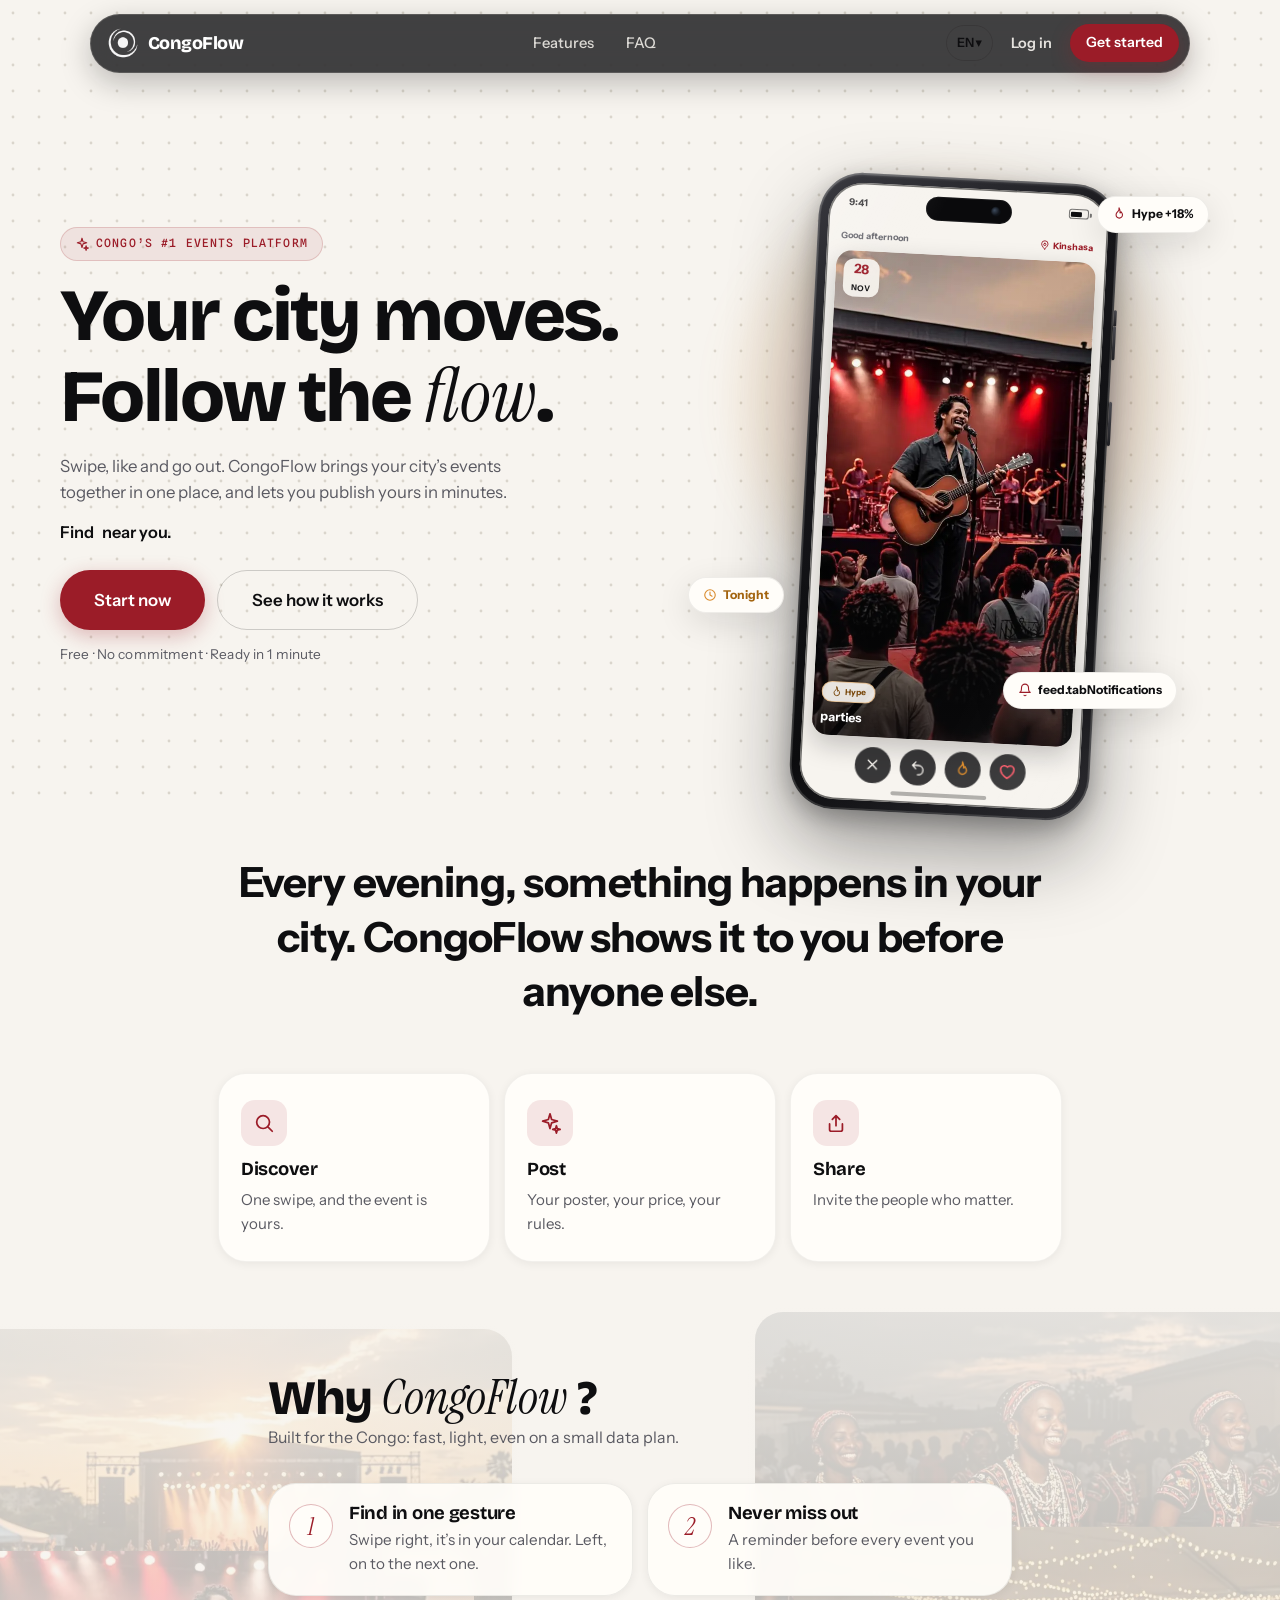
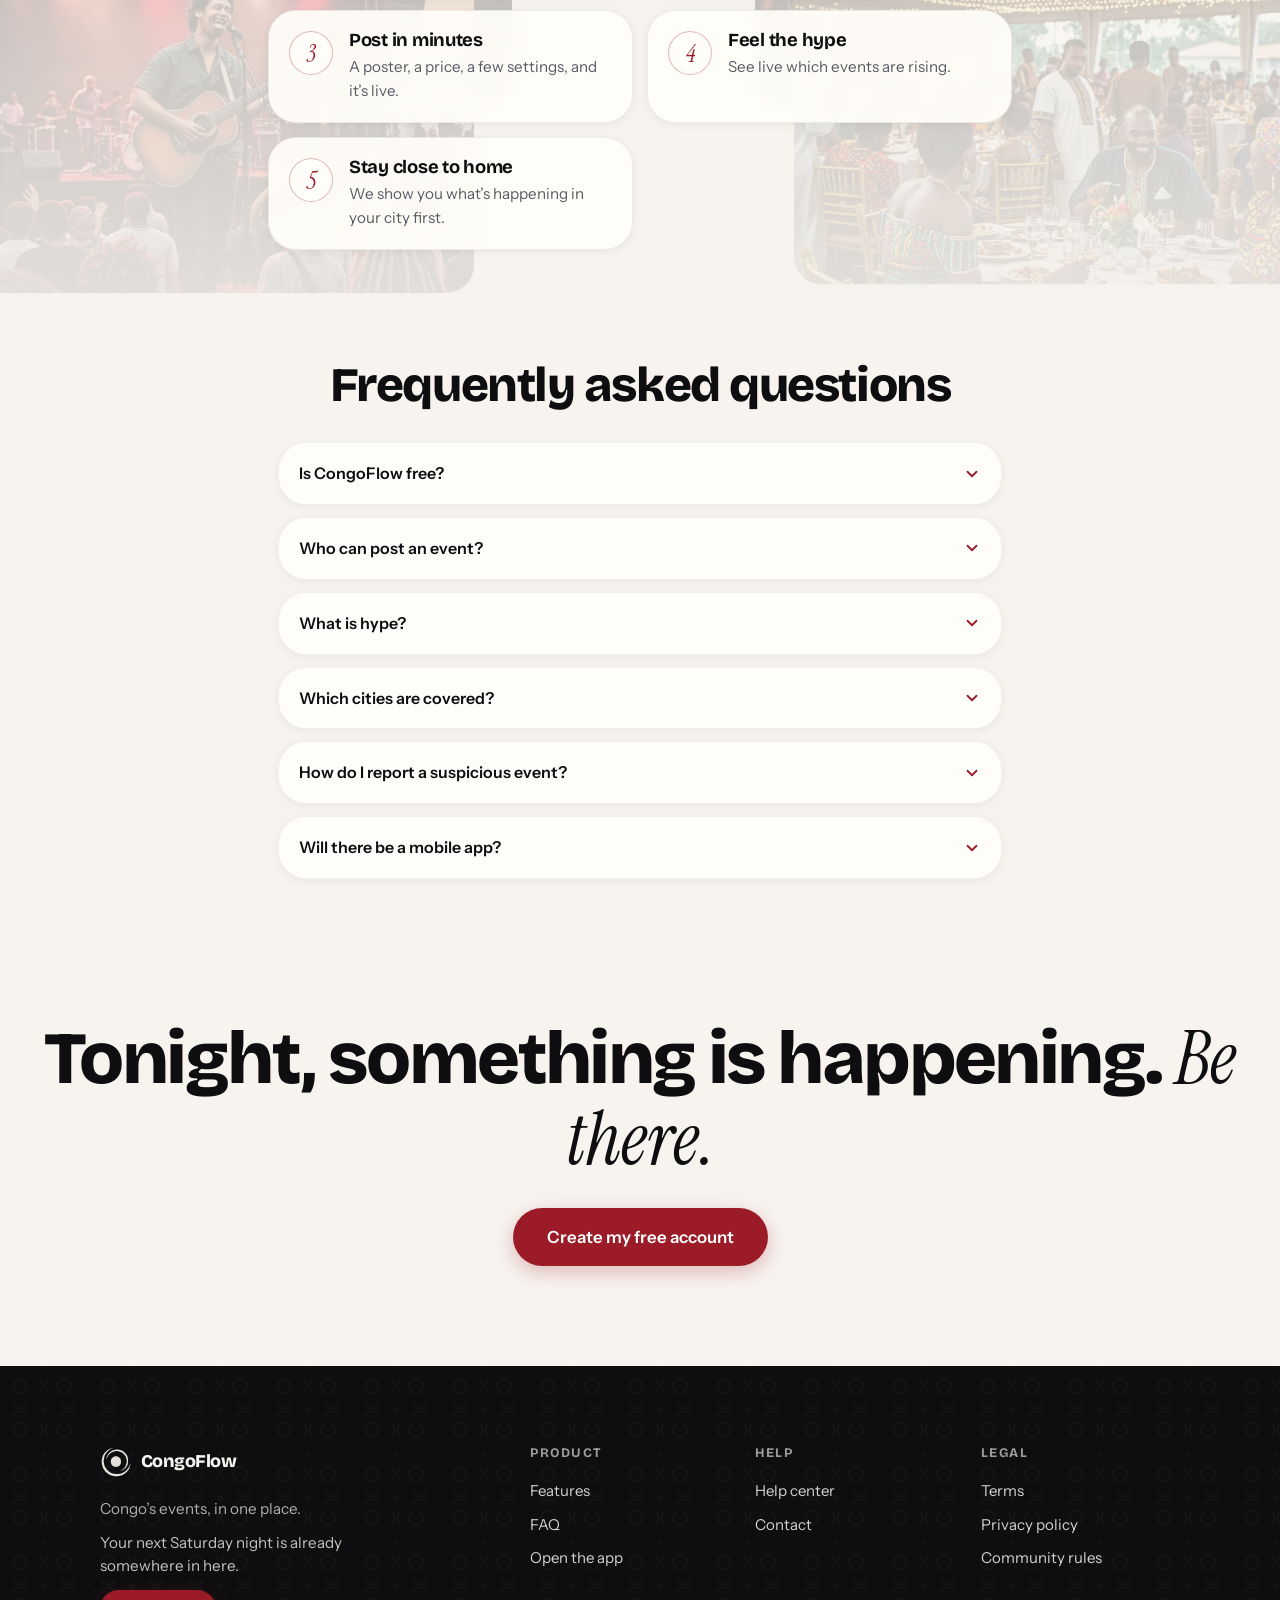
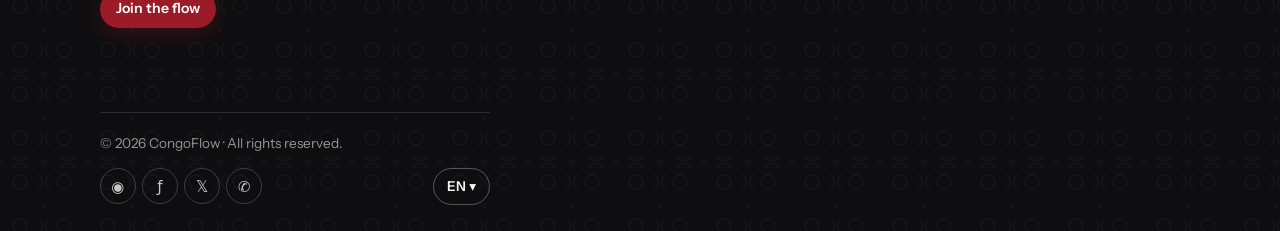
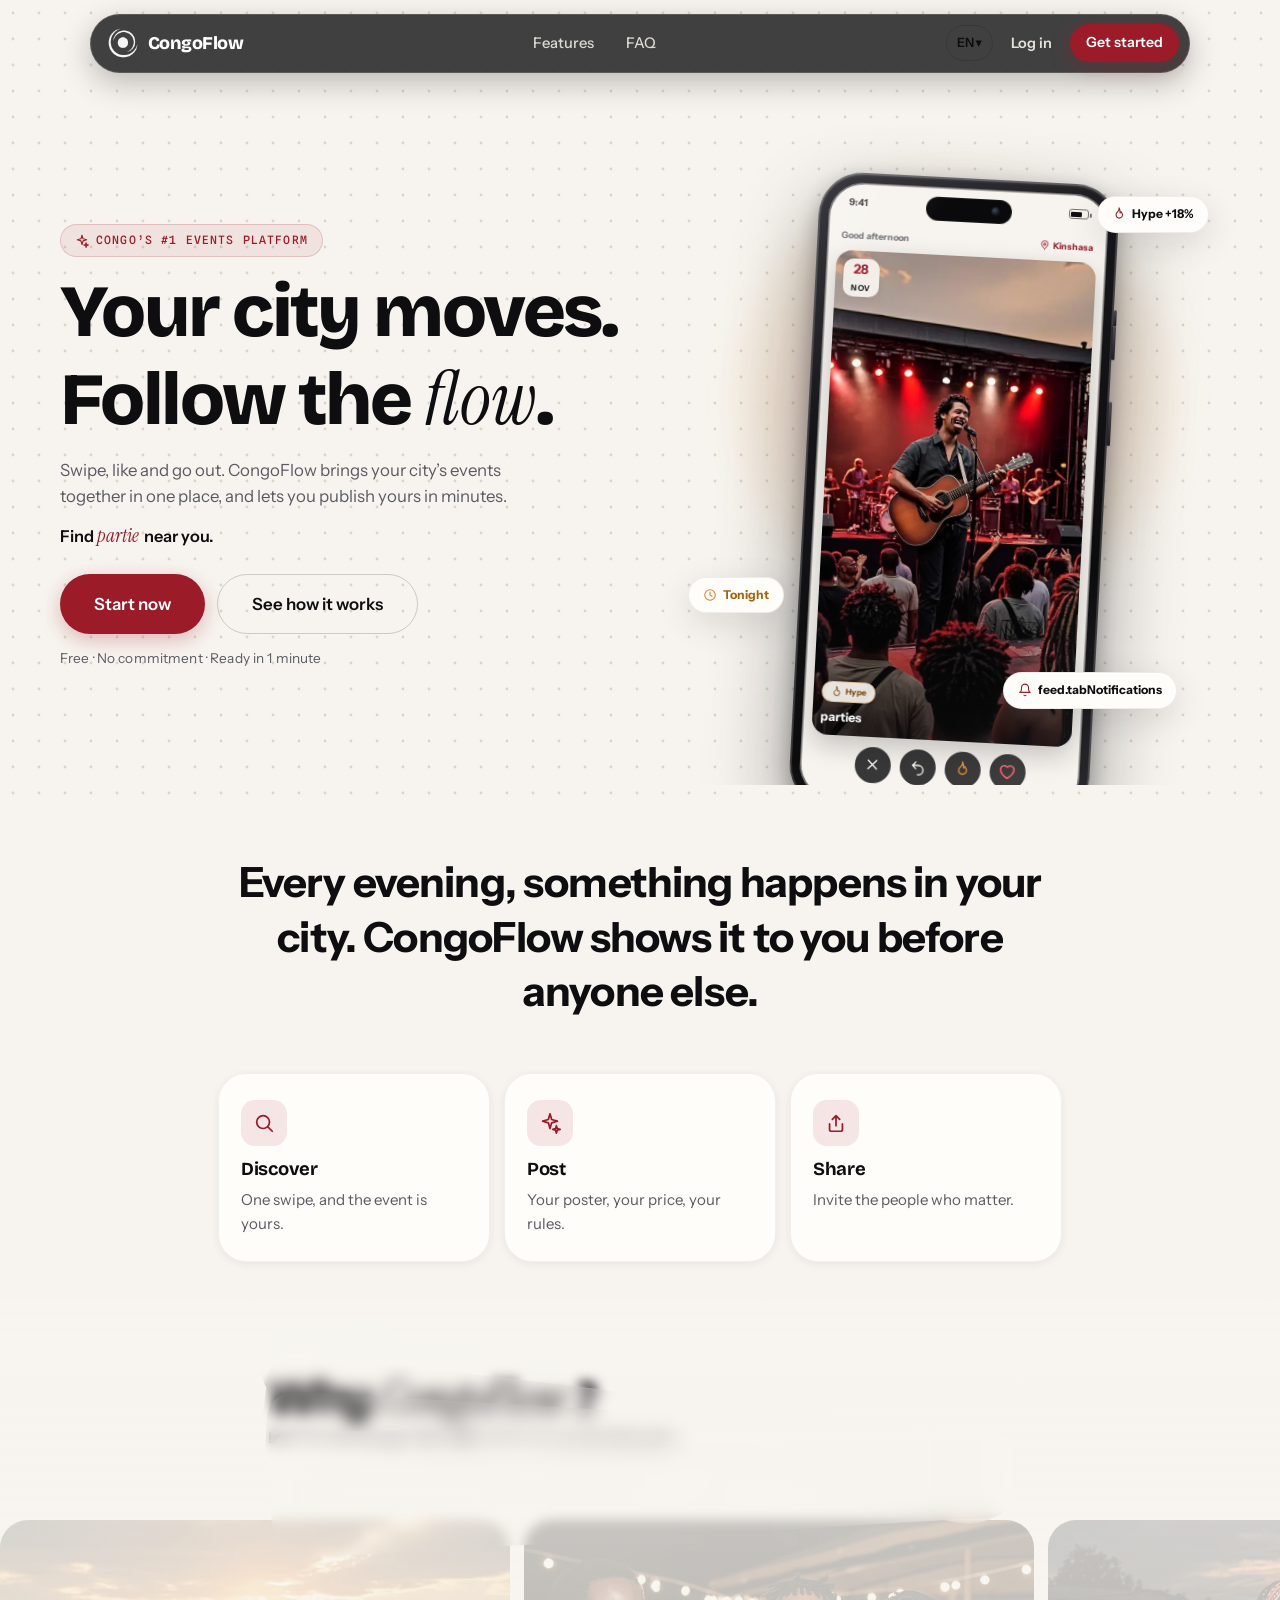
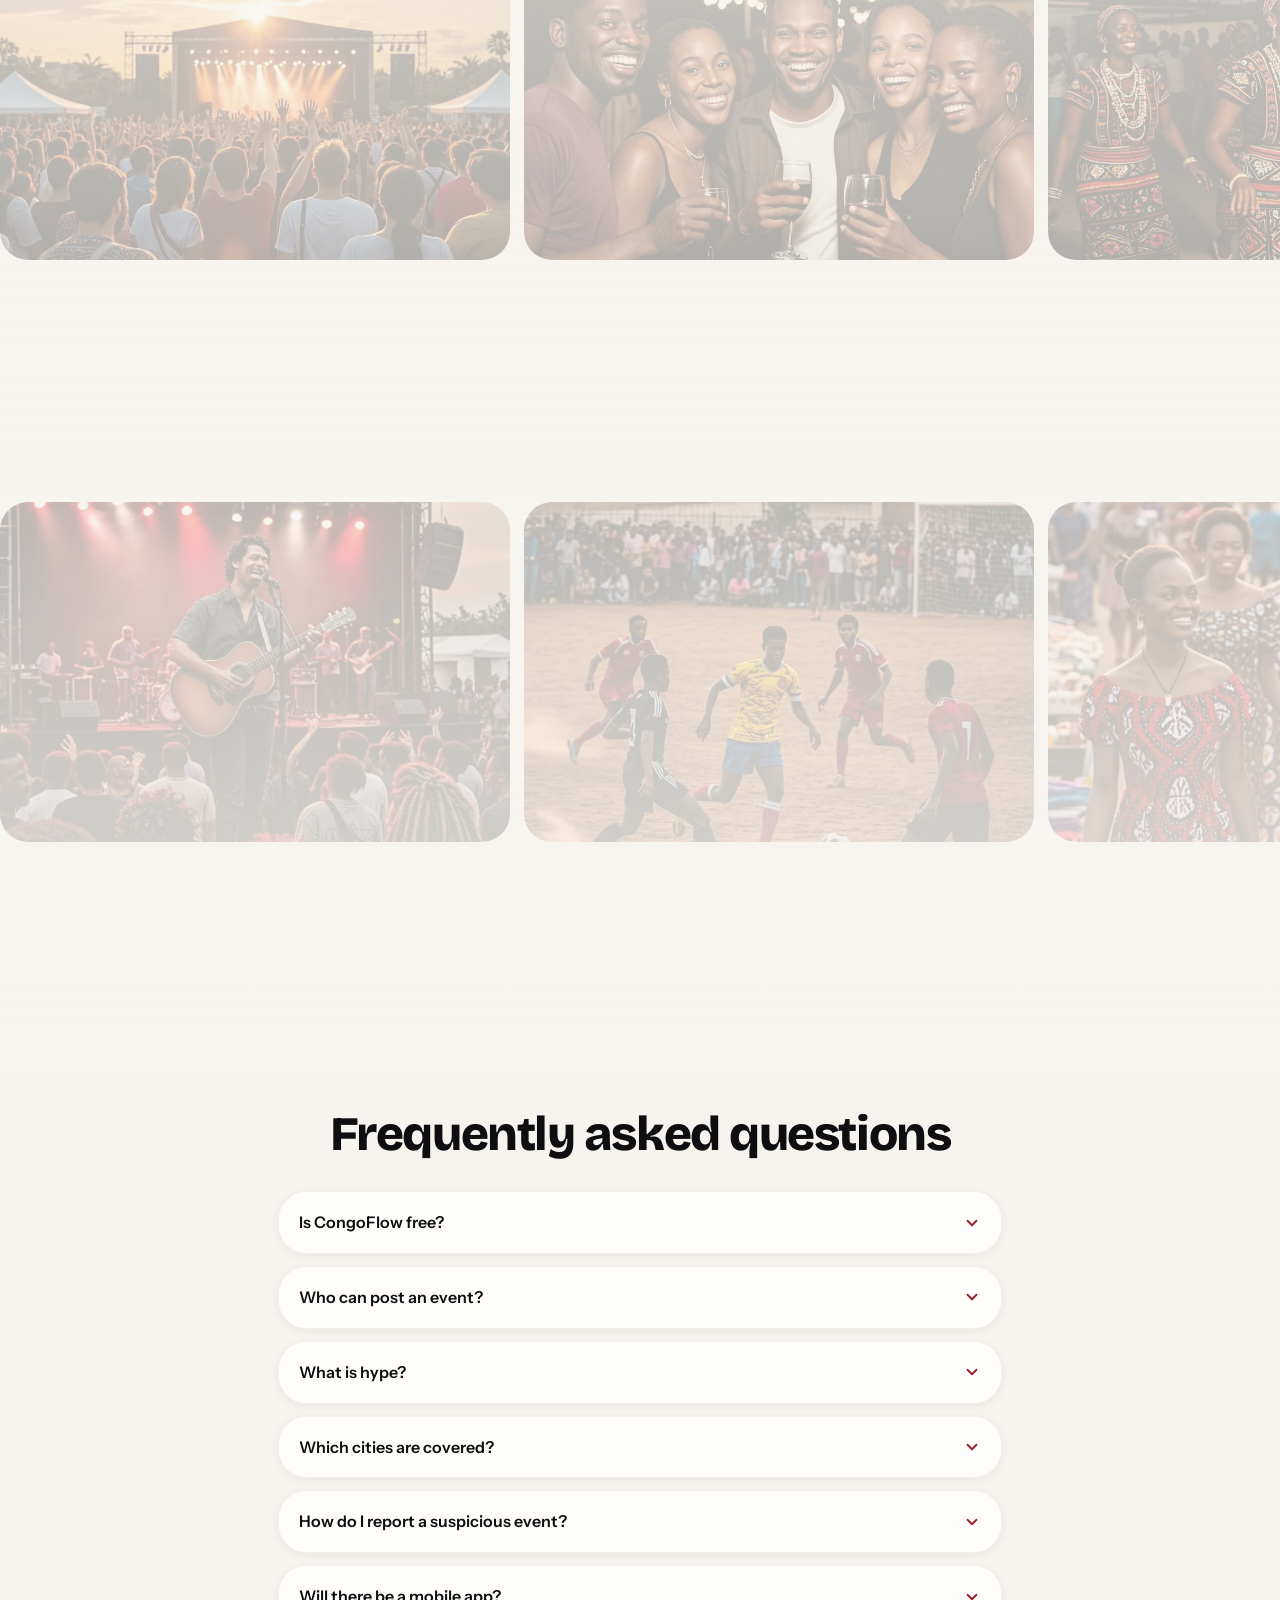
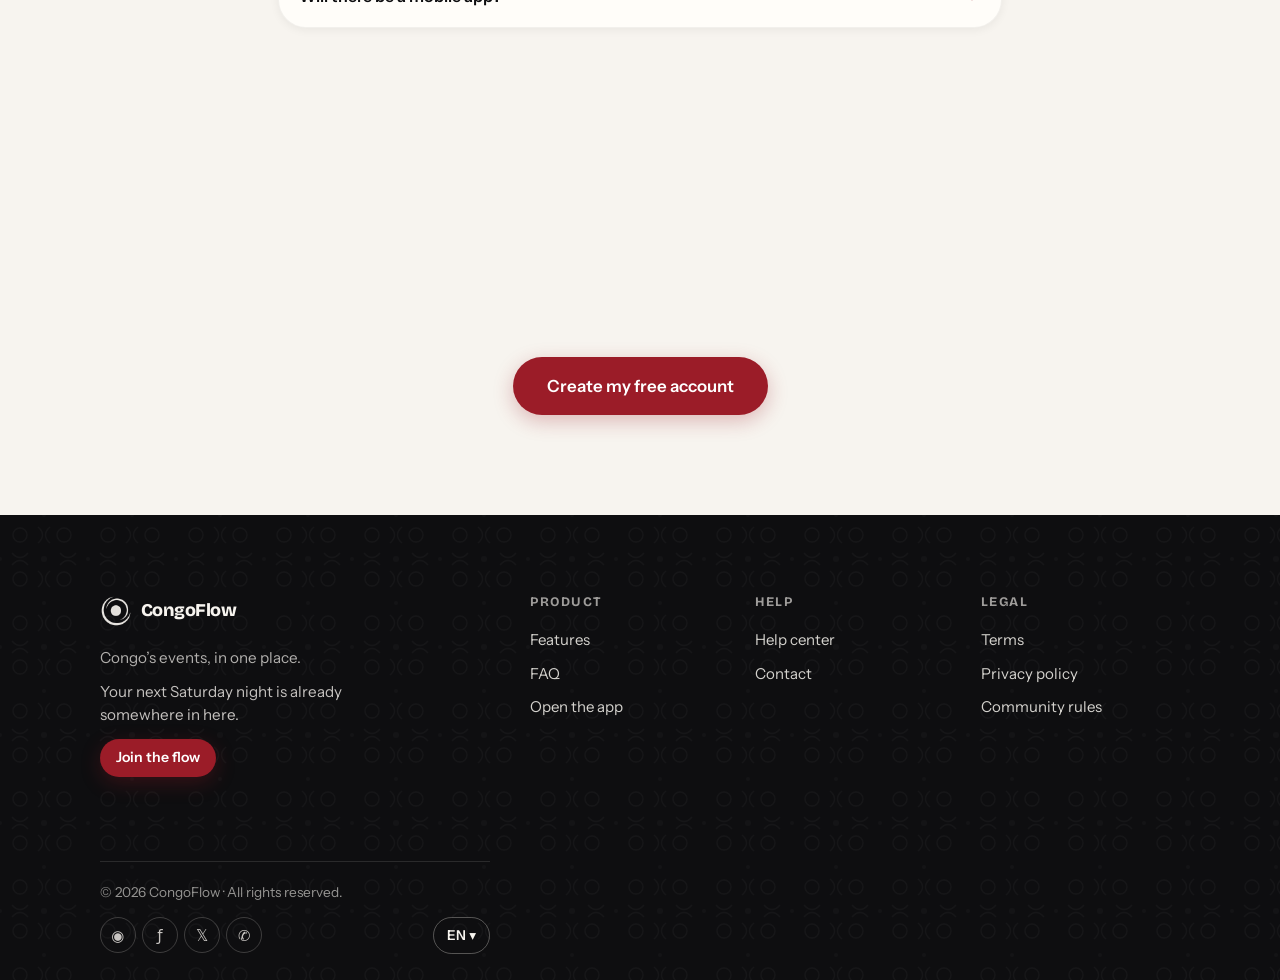
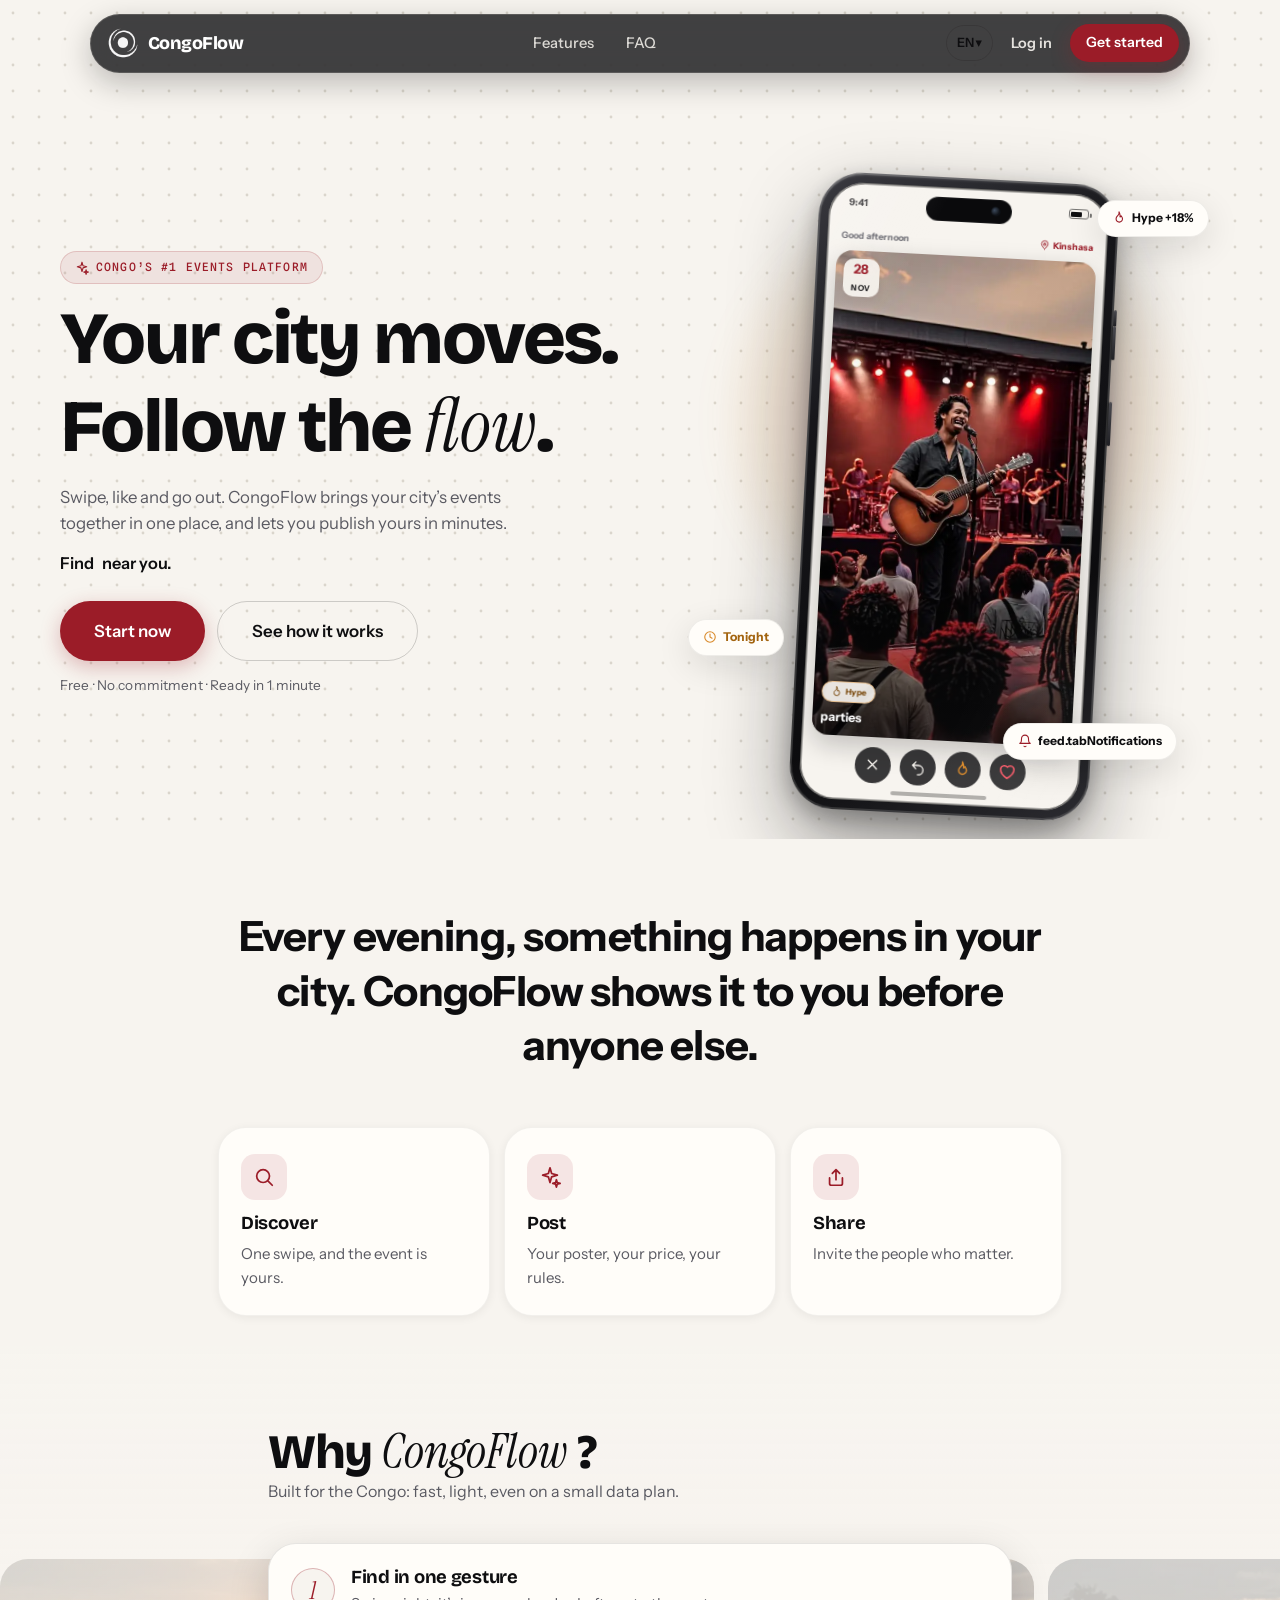
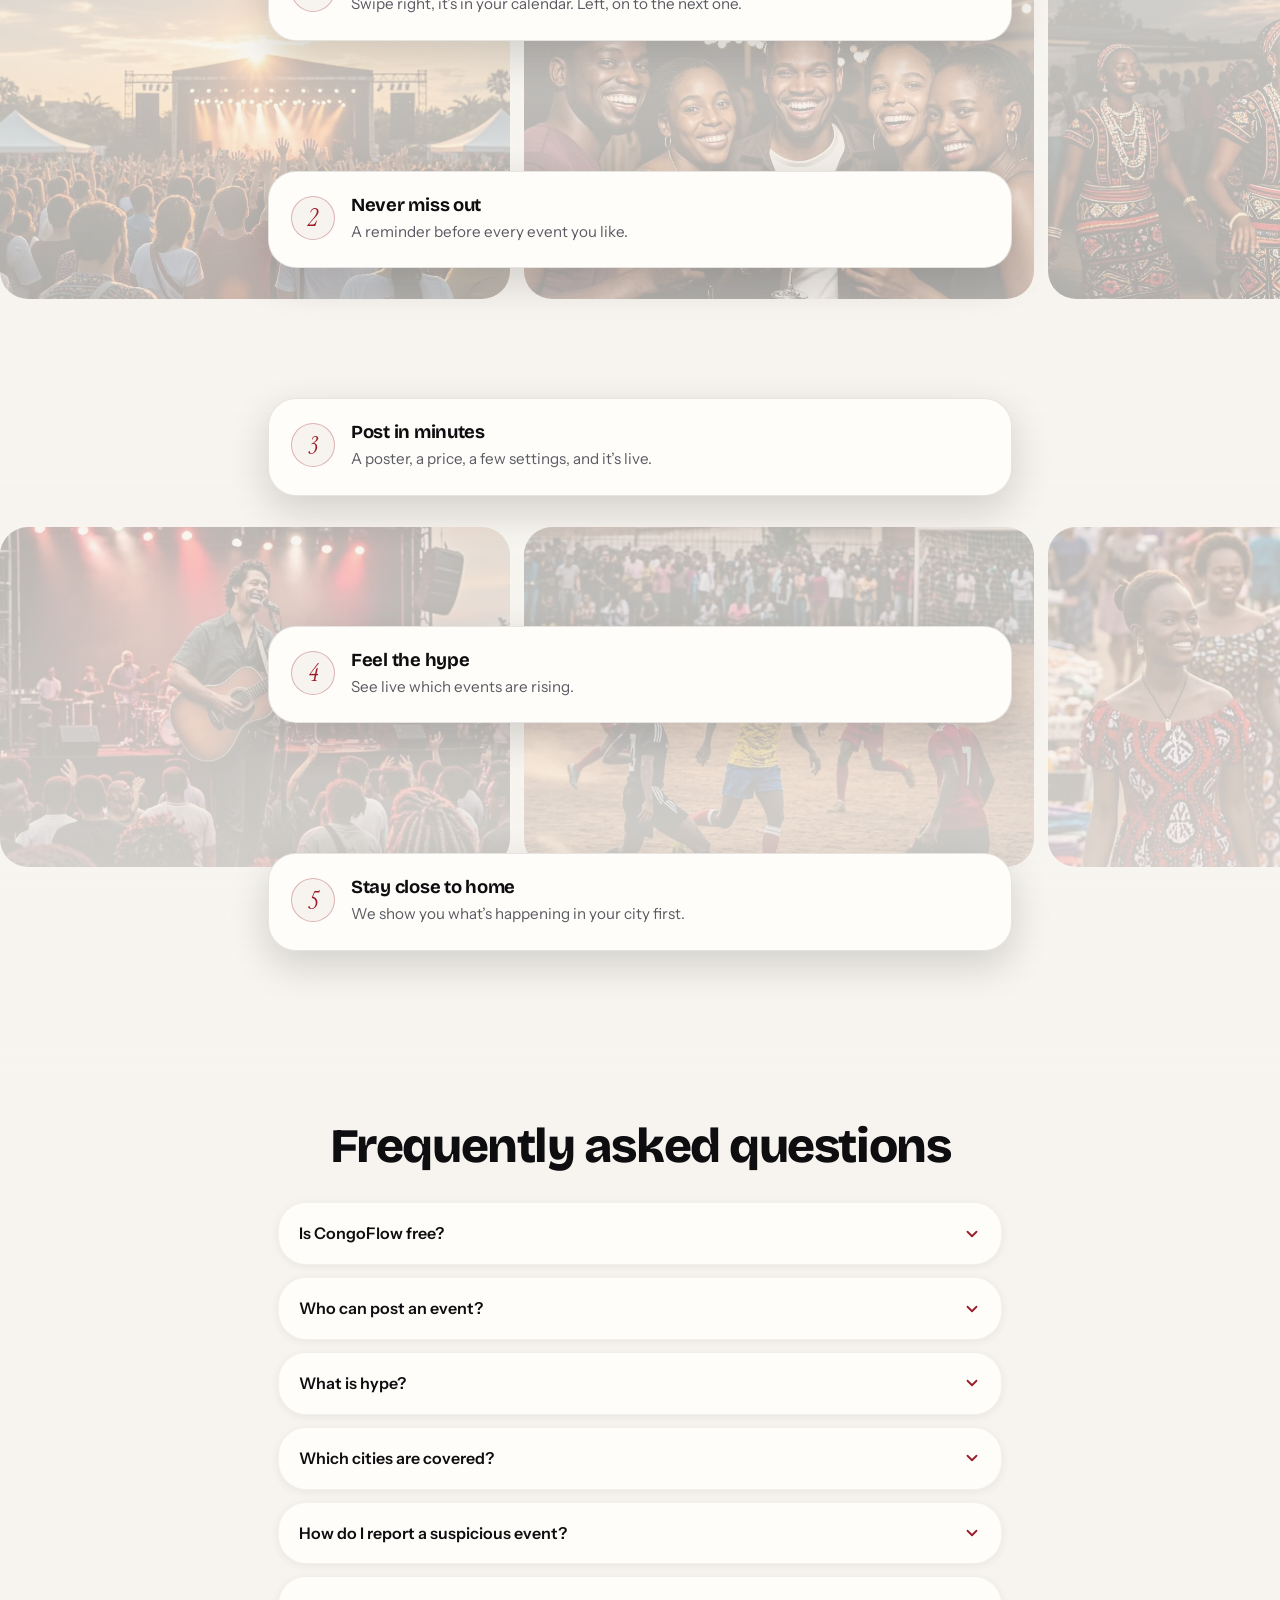
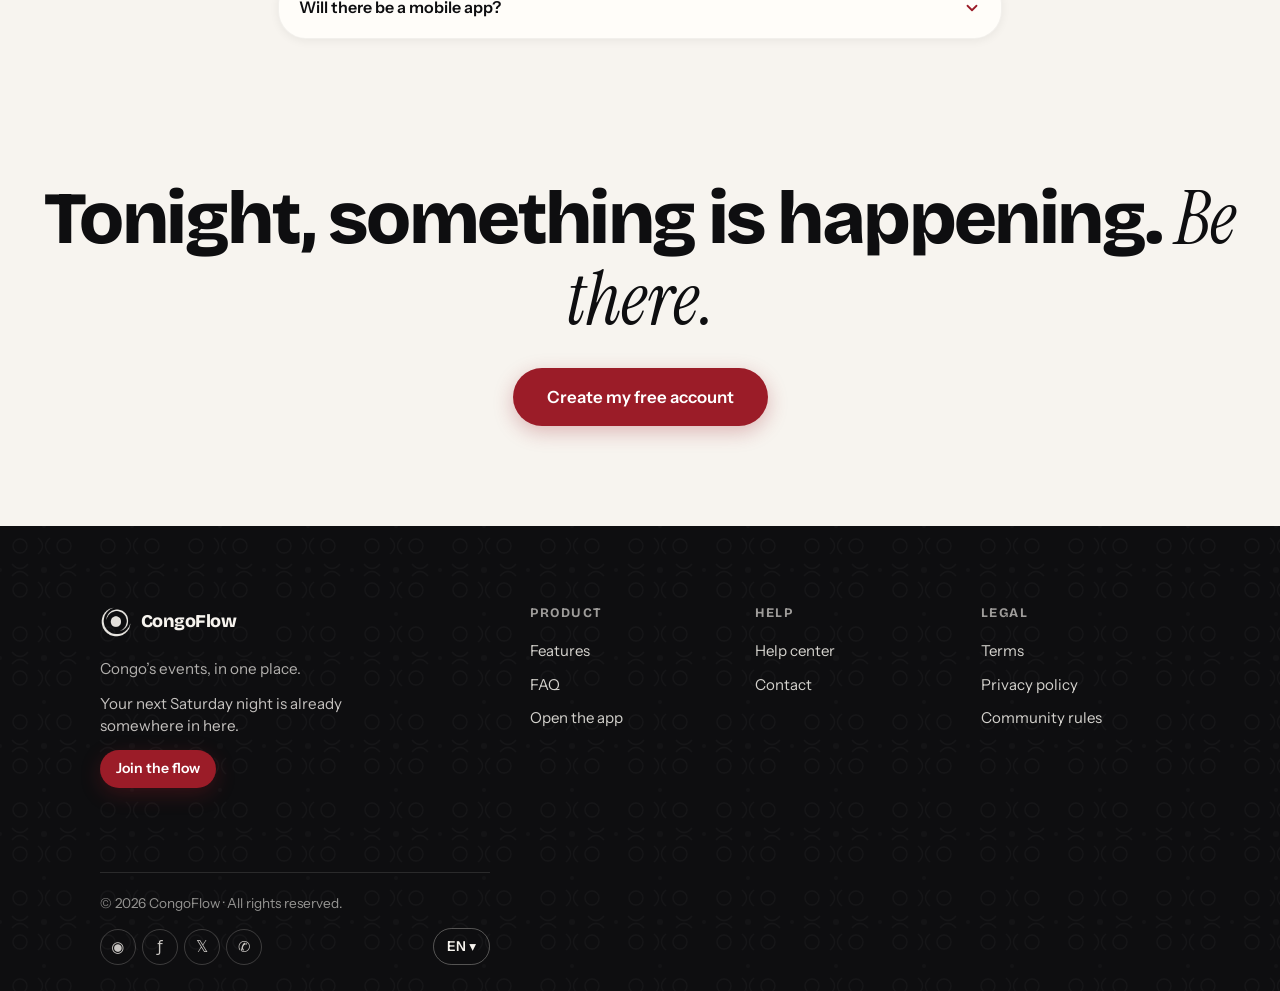
